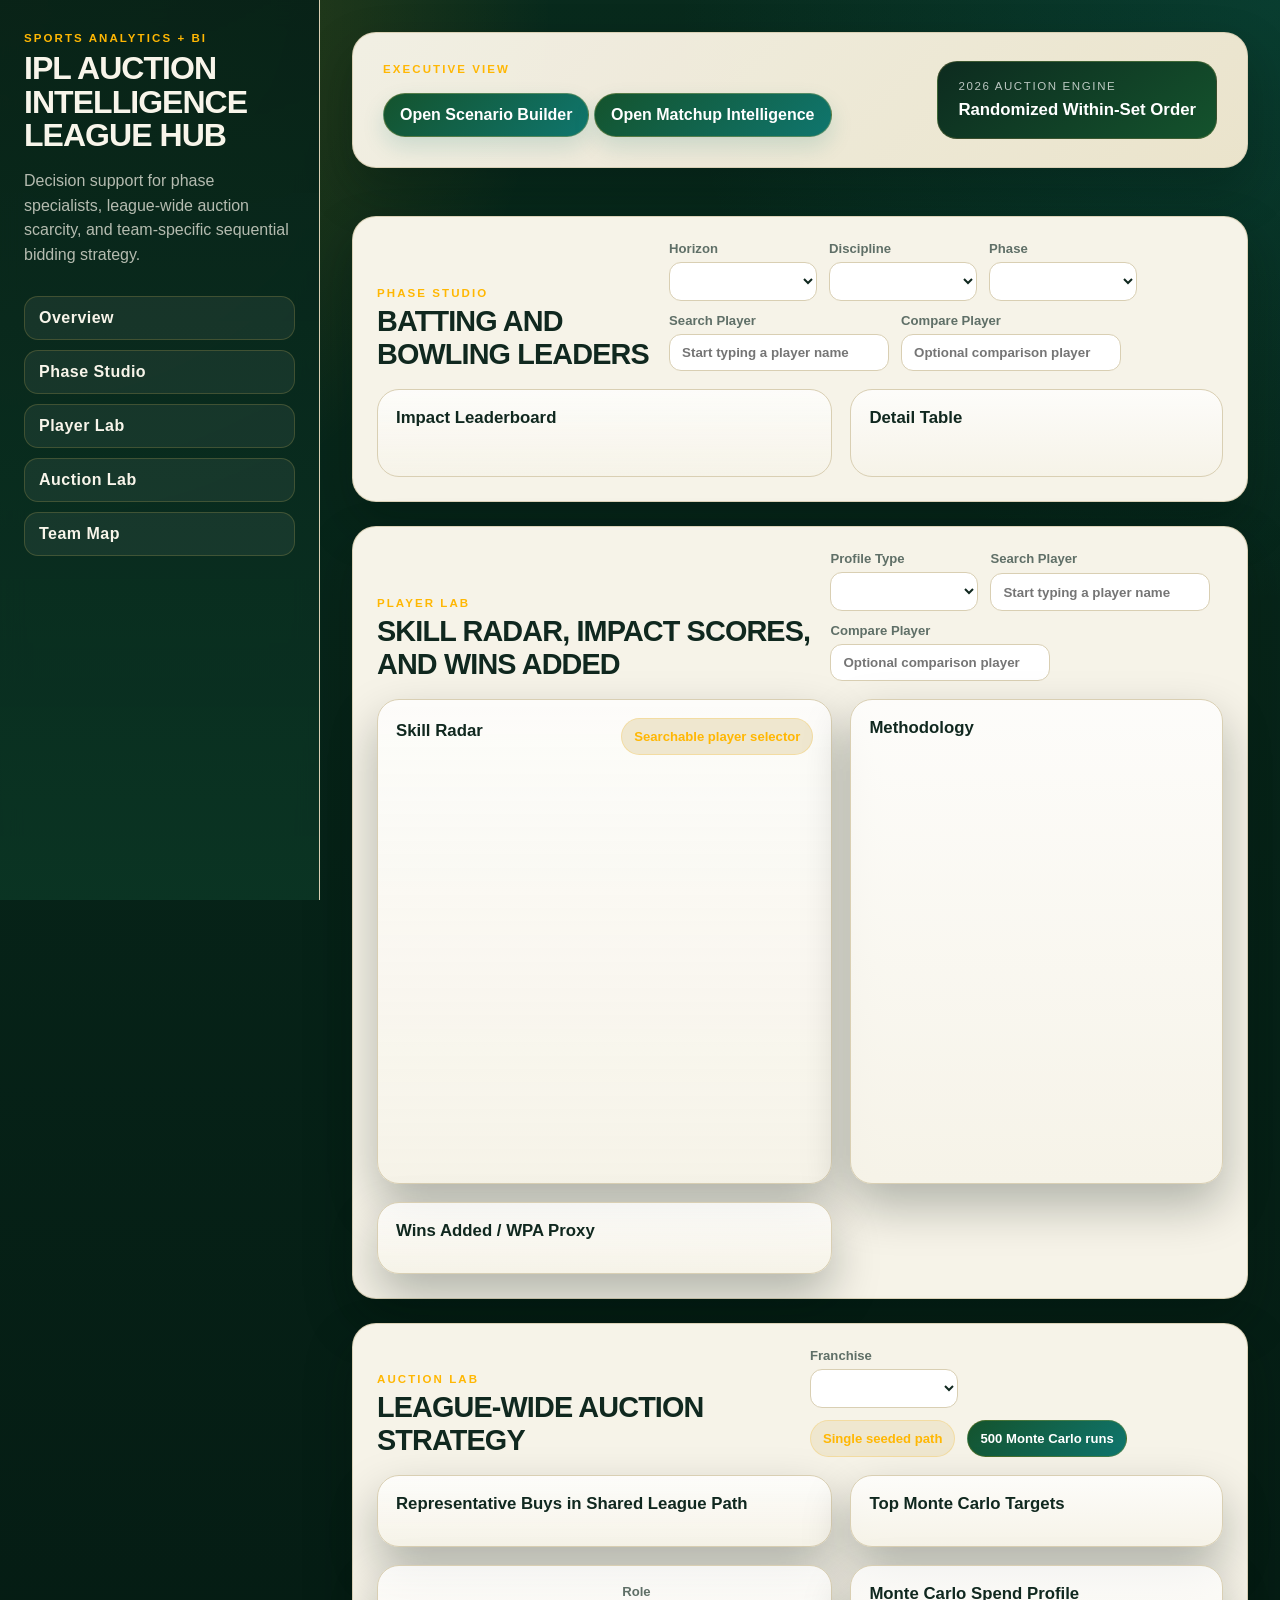
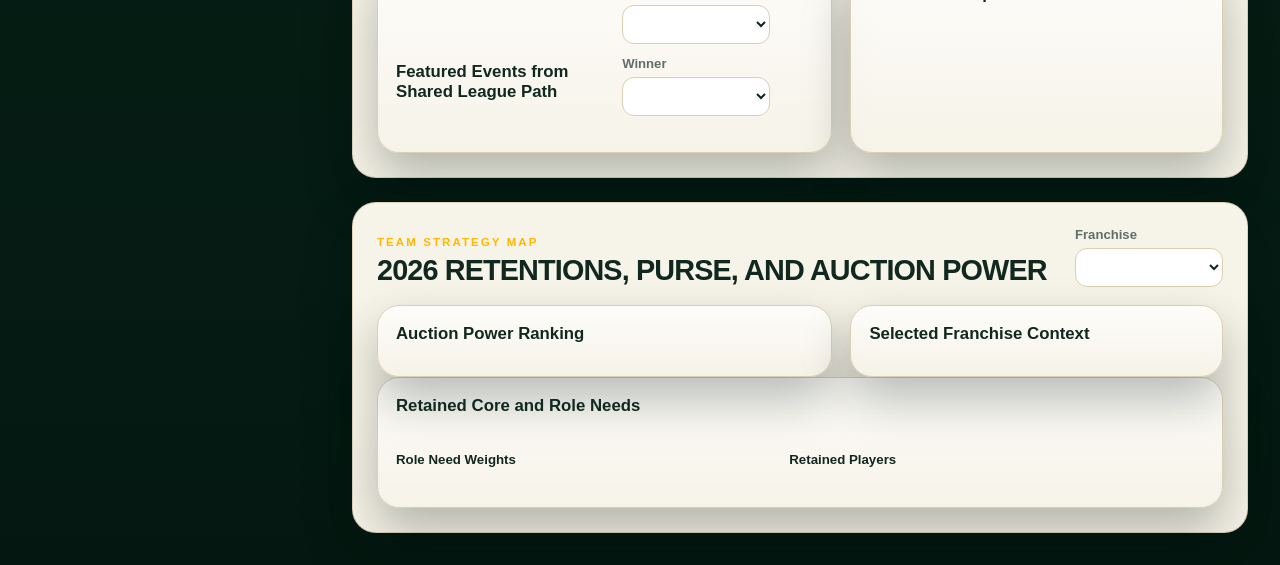
==== Dashboard/index.html @ 8ae458f1 "Initial commit for IPL auction dashboard" ====
<!DOCTYPE html>
<html lang="en">
  <head>
    <meta charset="UTF-8" />
    <meta name="viewport" content="width=device-width, initial-scale=1.0" />
    <title>IPL Auction Intelligence Hub</title>
    <link rel="stylesheet" href="./styles.css?v=ipl-theme-2" />
  </head>
  <body>
    <div class="page-shell">
      <aside class="sidebar">
        <div class="brand-block">
          <p class="eyebrow">Sports Analytics + BI</p>
          <h1>IPL Auction Intelligence League Hub</h1>
          <p class="brand-copy">
            Decision support for phase specialists, league-wide auction scarcity, and team-specific
            sequential bidding strategy.
          </p>
        </div>

        <nav class="nav-links">
          <a href="#overview">Overview</a>
          <a href="#phase-studio">Phase Studio</a>
          <a href="#player-lab">Player Lab</a>
          <a href="#auction-lab">Auction Lab</a>
          <a href="#team-map">Team Map</a>
        </nav>

        <div class="sidebar-note" id="story-panels"></div>
      </aside>

      <main class="main-content">
        <section class="hero-panel" id="overview">
          <div>
            <p class="eyebrow">Executive View</p>
            <h2 id="hero-title"></h2>
            <p class="hero-subtitle" id="hero-subtitle"></p>
            <div class="hero-actions">
              <a class="action-button" href="./scenario_builder.html" target="_blank" rel="noopener noreferrer">
                Open Scenario Builder
              </a>
              <a class="action-button" href="./matchup_intelligence.html" target="_blank" rel="noopener noreferrer">
                Open Matchup Intelligence
              </a>
            </div>
          </div>
          <div class="hero-badge">
            <span>2026 Auction Engine</span>
            <strong>Randomized Within-Set Order</strong>
          </div>
        </section>

        <section class="kpi-grid" id="kpi-grid"></section>

        <section class="panel" id="phase-studio">
          <div class="panel-header">
            <div>
              <p class="eyebrow">Phase Studio</p>
              <h3>Batting and Bowling Leaders</h3>
            </div>
            <div class="control-row">
              <label>
                Horizon
                <select id="phase-horizon"></select>
              </label>
              <label>
                Discipline
                <select id="phase-discipline"></select>
              </label>
              <label>
                Phase
                <select id="phase-phase"></select>
              </label>
              <label>
                Search Player
                <input id="phase-player-search" list="phase-player-options" placeholder="Start typing a player name" />
                <datalist id="phase-player-options"></datalist>
              </label>
              <label>
                Compare Player
                <input id="phase-player-compare" list="phase-player-options" placeholder="Optional comparison player" />
              </label>
            </div>
          </div>
          <div class="phase-layout">
            <div class="chart-panel">
              <h4>Impact Leaderboard</h4>
              <div id="phase-matchup" class="compare-grid"></div>
              <div id="phase-bars" class="bar-chart"></div>
            </div>
            <div class="table-panel">
              <h4>Detail Table</h4>
              <div class="table-wrap">
                <table id="phase-table"></table>
              </div>
            </div>
          </div>
        </section>

        <section class="panel" id="player-lab">
          <div class="panel-header">
            <div>
              <p class="eyebrow">Player Lab</p>
              <h3>Skill Radar, Impact Scores, and Wins Added</h3>
            </div>
            <div class="control-row">
              <label>
                Profile Type
                <select id="player-type"></select>
              </label>
              <label>
                Search Player
                <input id="player-search" list="player-options" placeholder="Start typing a player name" />
                <datalist id="player-options"></datalist>
              </label>
              <label>
                Compare Player
                <input id="player-compare-search" list="player-options" placeholder="Optional comparison player" />
              </label>
            </div>
          </div>

          <div class="player-grid">
            <div class="tile">
              <div class="tile-header">
                <h4>Skill Radar</h4>
                <span class="pill">Searchable player selector</span>
              </div>
              <div class="radar-shell">
                <svg id="player-radar" viewBox="0 0 420 360"></svg>
              </div>
              <div id="player-summary" class="compare-grid"></div>
            </div>

            <div class="tile">
              <h4>Methodology</h4>
              <div id="player-methodology" class="methodology-stack"></div>
            </div>
          </div>

          <div class="player-grid lower">
            <div class="tile">
              <h4>Wins Added / WPA Proxy</h4>
              <div id="wpa-cards" class="metric-stack"></div>
            </div>
          </div>
        </section>

        <section class="panel" id="auction-lab">
          <div class="panel-header">
            <div>
              <p class="eyebrow">Auction Lab</p>
              <h3>League-Wide Auction Strategy</h3>
            </div>
            <div class="control-row">
              <label>
                Franchise
                <select id="auction-team-select"></select>
              </label>
              <div class="pill-row">
                <span class="pill">Single seeded path</span>
                <span class="pill accent">500 Monte Carlo runs</span>
              </div>
            </div>
          </div>

          <div class="auction-grid">
            <div class="tile">
              <h4>Representative Buys in Shared League Path</h4>
              <div class="table-wrap compact">
                <table id="rr-buys-table"></table>
              </div>
            </div>

            <div class="tile">
              <h4>Top Monte Carlo Targets</h4>
              <div id="mc-target-cards" class="metric-stack"></div>
            </div>
          </div>

          <div class="auction-grid lower">
            <div class="tile wide">
              <div class="tile-header">
                <h4>Featured Events from Shared League Path</h4>
                <div class="control-row dense">
                  <label>
                    Role
                    <select id="event-role-filter"></select>
                  </label>
                  <label>
                    Winner
                    <select id="event-team-filter"></select>
                  </label>
                </div>
              </div>
              <div class="table-wrap">
                <table id="events-table"></table>
              </div>
            </div>

            <div class="tile">
              <h4>Monte Carlo Spend Profile</h4>
              <div id="spend-bars" class="bar-chart compact-bars"></div>
            </div>
          </div>
        </section>

        <section class="panel" id="team-map">
          <div class="panel-header">
            <div>
              <p class="eyebrow">Team Strategy Map</p>
              <h3>2026 Retentions, Purse, and Auction Power</h3>
            </div>
            <div class="control-row">
              <label>
                Franchise
                <select id="team-select"></select>
              </label>
            </div>
          </div>

          <div class="team-layout">
            <div class="tile">
              <h4>Auction Power Ranking</h4>
              <div id="team-power-bars" class="bar-chart"></div>
            </div>
            <div class="tile">
              <h4>Selected Franchise Context</h4>
              <div id="team-summary" class="summary-card"></div>
            </div>
          </div>

          <div class="tile">
            <h4>Retained Core and Role Needs</h4>
            <div class="team-bottom">
              <div class="mini-block">
                <h5>Role Need Weights</h5>
                <div id="team-role-needs" class="bar-chart compact-bars"></div>
              </div>
              <div class="mini-block">
                <h5>Retained Players</h5>
                <div id="retained-player-list" class="retained-list"></div>
              </div>
            </div>
          </div>
        </section>
      </main>
    </div>

    <script src="./data/dashboard_data.js?v=ipl-theme-2"></script>
    <script src="./app.js?v=ipl-theme-2"></script>
  </body>
</html>
---- Dashboard/styles.css ----
:root {
  --bg: #061a12;
  --panel: #f6f3e8;
  --panel-strong: #efe7cf;
  --ink: #10281f;
  --muted: #5f6f67;
  --accent: #ffb703;
  --accent-soft: #ffd166;
  --line: #d9cfb3;
  --good: #0d9488;
  --card-shadow: 0 22px 48px rgba(2, 17, 11, 0.28);
  --radius: 24px;
  --display: "Trebuchet MS", "Avenir Next Condensed", "Arial Narrow", sans-serif;
  --ui: "Avenir Next", "Segoe UI", sans-serif;
}

* {
  box-sizing: border-box;
}

html {
  scroll-behavior: smooth;
}

body {
  margin: 0;
  font-family: var(--ui);
  background:
    radial-gradient(circle at top left, rgba(255, 183, 3, 0.22), transparent 22%),
    radial-gradient(circle at top right, rgba(13, 148, 136, 0.18), transparent 24%),
    linear-gradient(180deg, rgba(8, 43, 29, 0.94), rgba(4, 24, 17, 0.98)),
    var(--bg);
  color: var(--ink);
}

.page-shell {
  display: grid;
  grid-template-columns: 320px 1fr;
  min-height: 100vh;
}

.sidebar {
  padding: 32px 24px;
  border-right: 1px solid var(--line);
  background:
    linear-gradient(180deg, rgba(7, 34, 24, 0.97), rgba(11, 53, 36, 0.94)),
    radial-gradient(circle at top, rgba(255, 183, 3, 0.12), transparent 26%);
  backdrop-filter: blur(12px);
  position: sticky;
  top: 0;
  align-self: start;
  height: 100vh;
  color: #f8f5ea;
}

.brand-block h1,
.hero-panel h2,
.panel h3 {
  font-family: var(--display);
  letter-spacing: -0.03em;
  text-transform: uppercase;
}

.brand-block h1 {
  margin: 8px 0 12px;
  font-size: 2rem;
  line-height: 1.05;
}

.eyebrow {
  margin: 0;
  text-transform: uppercase;
  letter-spacing: 0.18em;
  font-size: 0.72rem;
  color: var(--accent);
  font-weight: 700;
}

.brand-copy,
.hero-subtitle,
.sidebar-note p,
.summary-card p {
  color: var(--muted);
  line-height: 1.55;
}

.sidebar .brand-copy,
.sidebar .sidebar-note p {
  color: rgba(248, 245, 234, 0.72);
}

.nav-links {
  display: grid;
  gap: 10px;
  margin: 28px 0;
}

.nav-links a {
  text-decoration: none;
  color: #f8f5ea;
  padding: 12px 14px;
  border-radius: 14px;
  background: rgba(255, 255, 255, 0.06);
  border: 1px solid rgba(255, 209, 102, 0.18);
  font-weight: 700;
  letter-spacing: 0.03em;
}

.nav-links a:hover {
  background: rgba(255, 183, 3, 0.18);
}

.sidebar-note {
  display: grid;
  gap: 12px;
}

.story-card {
  padding: 14px;
  border-radius: 18px;
  background: linear-gradient(145deg, rgba(255,255,255,0.08), rgba(255,183,3,0.08));
  border: 1px solid rgba(255, 209, 102, 0.14);
}

.story-card h4 {
  margin: 0 0 8px;
}

.main-content {
  padding: 32px;
  display: grid;
  gap: 24px;
}

.hero-panel,
.panel,
.tile,
.kpi-card {
  background: var(--panel);
  border: 1px solid rgba(217, 207, 179, 0.9);
  border-radius: var(--radius);
  box-shadow: var(--card-shadow);
}

.hero-panel {
  padding: 28px 30px;
  display: flex;
  justify-content: space-between;
  gap: 20px;
  align-items: center;
  background:
    linear-gradient(135deg, rgba(246,243,232,0.98), rgba(239,231,207,0.98)),
    radial-gradient(circle at right top, rgba(255,183,3,0.10), transparent 28%);
}

.hero-panel h2 {
  margin: 8px 0 10px;
  font-size: clamp(2rem, 4vw, 3.4rem);
}

.hero-badge {
  min-width: 220px;
  padding: 18px 20px;
  border-radius: 20px;
  background: linear-gradient(145deg, #0d2b1f, #14532d);
  color: white;
  display: grid;
  gap: 8px;
  border: 1px solid rgba(255, 209, 102, 0.18);
}

.hero-badge span {
  text-transform: uppercase;
  letter-spacing: 0.14em;
  font-size: 0.72rem;
  opacity: 0.72;
}

.hero-badge strong {
  font-size: 1.05rem;
}

.hero-actions {
  margin-top: 18px;
}

.action-button {
  display: inline-flex;
  align-items: center;
  gap: 8px;
  padding: 12px 16px;
  border-radius: 999px;
  background: linear-gradient(135deg, #14532d, #0f766e);
  color: white;
  text-decoration: none;
  font-weight: 700;
  border: 1px solid rgba(255, 209, 102, 0.28);
  transition: transform 160ms ease, box-shadow 160ms ease, background 160ms ease;
  box-shadow: 0 10px 22px rgba(15, 118, 110, 0.16);
}

.action-button:hover {
  transform: translateY(-1px);
  box-shadow: 0 12px 28px rgba(15, 118, 110, 0.24);
  background: linear-gradient(135deg, #0f766e, #14532d);
}

.kpi-grid {
  display: grid;
  grid-template-columns: repeat(5, minmax(0, 1fr));
  gap: 16px;
}

.kpi-card {
  padding: 20px;
  position: relative;
  overflow: hidden;
}

.kpi-card::after {
  content: "";
  position: absolute;
  inset: auto -20px -30px auto;
  width: 110px;
  height: 110px;
  background: radial-gradient(circle, rgba(255, 183, 3, 0.14), transparent 66%);
  pointer-events: none;
}

.kpi-card h4 {
  margin: 0 0 8px;
  color: var(--muted);
  font-size: 0.88rem;
  font-weight: 600;
}

.kpi-card strong {
  display: block;
  font-size: 1.8rem;
  font-family: var(--display);
}

.panel {
  padding: 24px;
}

.panel-header,
.tile-header {
  display: flex;
  justify-content: space-between;
  gap: 16px;
  align-items: end;
  margin-bottom: 18px;
}

.panel h3 {
  margin: 6px 0 0;
  font-size: 1.8rem;
}

.control-row,
.pill-row {
  display: flex;
  flex-wrap: wrap;
  gap: 12px;
}

label {
  display: grid;
  gap: 6px;
  font-size: 0.82rem;
  color: var(--muted);
  font-weight: 700;
}

select {
  min-width: 148px;
  padding: 10px 12px;
  border-radius: 12px;
  border: 1px solid var(--line);
  background: white;
  color: var(--ink);
  font-weight: 600;
}

.pill {
  padding: 10px 12px;
  border-radius: 999px;
  background: var(--panel-strong);
  color: var(--accent);
  font-weight: 700;
  font-size: 0.82rem;
  border: 1px solid rgba(255, 183, 3, 0.22);
}

.pill.accent {
  background: linear-gradient(135deg, #14532d, #0f766e);
  color: white;
}

.phase-layout,
.player-grid,
.team-layout,
.auction-grid {
  display: grid;
  grid-template-columns: 1.1fr 0.9fr;
  gap: 18px;
}

.auction-grid.lower {
  margin-top: 18px;
}

.player-grid.lower {
  margin-top: 18px;
}

.tile,
.chart-panel,
.table-panel {
  padding: 18px;
  border-radius: 22px;
  background:
    linear-gradient(180deg, rgba(255,255,255,0.78), rgba(246,243,232,0.92));
  border: 1px solid var(--line);
}

.tile h4,
.chart-panel h4,
.table-panel h4 {
  margin: 0 0 14px;
  font-size: 1.05rem;
}

.wide {
  grid-column: span 1;
}

.bar-chart {
  display: grid;
  gap: 10px;
}

.bar-row {
  display: grid;
  grid-template-columns: 160px 1fr 72px;
  gap: 12px;
  align-items: center;
}

.bar-row.compact {
  grid-template-columns: 110px 1fr 60px;
}

.bar-label {
  font-weight: 700;
  white-space: nowrap;
  overflow: hidden;
  text-overflow: ellipsis;
}

.bar-track {
  height: 14px;
  border-radius: 999px;
  background: #e5dcc1;
  overflow: hidden;
}

.bar-fill {
  height: 100%;
  border-radius: inherit;
  background: linear-gradient(90deg, #ffd166, #ffb703);
}

.bar-fill.alt {
  background: linear-gradient(90deg, #2dd4bf, #0f766e);
}

.bar-value {
  text-align: right;
  color: var(--muted);
  font-variant-numeric: tabular-nums;
}

.compact-bars .bar-track {
  height: 12px;
}

.table-wrap {
  overflow: auto;
  max-height: 470px;
}

.table-wrap.compact {
  max-height: 320px;
}

table {
  width: 100%;
  border-collapse: collapse;
  font-size: 0.92rem;
}

th,
td {
  padding: 10px 12px;
  border-bottom: 1px solid var(--line);
  text-align: left;
}

th {
  position: sticky;
  top: 0;
  background: rgba(239, 231, 207, 0.98);
  z-index: 1;
  font-size: 0.78rem;
  text-transform: uppercase;
  letter-spacing: 0.08em;
  color: #2d473a;
}

.metric-stack {
  display: grid;
  gap: 12px;
}

.metric-card {
  padding: 16px;
  border-radius: 18px;
  background: linear-gradient(145deg, rgba(13,43,31,0.96), rgba(20,83,45,0.94));
  color: white;
  border: 1px solid rgba(255, 209, 102, 0.14);
}

.metric-card h5 {
  margin: 0 0 8px;
  font-size: 1rem;
}

.metric-card strong {
  display: block;
  font-size: 1.65rem;
  margin-bottom: 8px;
  font-family: var(--display);
}

.metric-card p {
  margin: 0;
  color: rgba(255,255,255,0.78);
}

.summary-card {
  display: grid;
  gap: 10px;
}

.compare-grid {
  display: grid;
  grid-template-columns: repeat(auto-fit, minmax(220px, 1fr));
  gap: 12px;
  margin-bottom: 16px;
}

.compare-card {
  padding: 14px;
  border-radius: 18px;
  background: linear-gradient(180deg, rgba(255,255,255,0.96), rgba(239,231,207,0.88));
  border: 1px solid var(--line);
}

.compare-card h5 {
  margin: 0 0 10px;
  font-size: 1rem;
}

.methodology-stack {
  display: grid;
  gap: 14px;
}

.method-card {
  padding: 16px;
  border-radius: 18px;
  background: linear-gradient(180deg, rgba(239,231,207,0.88), rgba(255,255,255,0.94));
  border: 1px solid var(--line);
}

.method-card h5 {
  margin: 0 0 8px;
  font-size: 1rem;
}

.method-card p {
  margin: 0;
  color: var(--muted);
  line-height: 1.55;
}

.radar-shell {
  display: grid;
  place-items: center;
  margin-bottom: 18px;
}

#player-radar {
  width: 100%;
  max-width: 420px;
  min-height: 320px;
}

.radar-grid-line {
  fill: none;
  stroke: #d9cfb3;
  stroke-width: 1;
}

.radar-axis-line {
  stroke: #c9bd98;
  stroke-width: 1;
}

.radar-axis-label {
  fill: var(--muted);
  font-size: 12px;
  font-weight: 700;
  text-anchor: middle;
}

.radar-shape {
  fill: rgba(255, 183, 3, 0.24);
  stroke: var(--accent);
  stroke-width: 3;
}

.radar-shape.compare {
  fill: rgba(13, 148, 136, 0.18);
  stroke: var(--good);
}

.radar-dot {
  fill: var(--accent);
}

.radar-dot.compare {
  fill: var(--good);
}

.summary-line {
  display: flex;
  justify-content: space-between;
  gap: 14px;
  padding-bottom: 8px;
  border-bottom: 1px dashed var(--line);
}

.summary-line span:first-child {
  color: var(--muted);
}

.team-bottom {
  display: grid;
  grid-template-columns: 0.95fr 1.05fr;
  gap: 18px;
}

.retained-list {
  display: flex;
  flex-wrap: wrap;
  gap: 10px;
}

input[list] {
  min-width: 220px;
  padding: 10px 12px;
  border-radius: 12px;
  border: 1px solid var(--line);
  background: white;
  color: var(--ink);
  font-weight: 600;
}

.retained-chip {
  padding: 10px 12px;
  border-radius: 999px;
  background: linear-gradient(135deg, #fff7e8, #efe7cf);
  border: 1px solid var(--line);
  font-size: 0.88rem;
  font-weight: 700;
}

.muted {
  color: var(--muted);
}

.replay-shell {
  max-width: 1400px;
  margin: 0 auto;
  padding: 28px;
  display: grid;
  gap: 24px;
}

.replay-header,
.replay-panel,
.replay-card {
  background: var(--panel);
  border: 1px solid rgba(232, 220, 196, 0.9);
  border-radius: var(--radius);
  box-shadow: var(--card-shadow);
}

.replay-header {
  padding: 28px 30px;
  display: flex;
  justify-content: space-between;
  gap: 20px;
  align-items: start;
}

.replay-header h1,
.replay-panel h3 {
  font-family: var(--display);
  letter-spacing: -0.02em;
}

.replay-header h1 {
  margin: 8px 0 10px;
  font-size: clamp(2rem, 4vw, 3.1rem);
}

.replay-header p {
  margin: 0;
  color: var(--muted);
  line-height: 1.6;
  max-width: 760px;
}

.replay-badge {
  min-width: 220px;
  padding: 18px 20px;
  border-radius: 20px;
  background: linear-gradient(145deg, #14532d, #ffb703);
  color: white;
  display: grid;
  gap: 8px;
}

.replay-panel {
  padding: 24px;
}

.replay-grid {
  display: grid;
  grid-template-columns: 1.15fr 0.85fr;
  gap: 18px;
}

.replay-grid.lower {
  grid-template-columns: 0.9fr 1.1fr;
}

.replay-card-grid {
  display: grid;
  grid-template-columns: repeat(4, minmax(0, 1fr));
  gap: 14px;
  margin-top: 18px;
}

.replay-card {
  padding: 18px;
}

.replay-card h4,
.replay-card p {
  margin: 0;
}

.replay-card h4 {
  font-size: 0.84rem;
  color: var(--muted);
  margin-bottom: 10px;
  text-transform: uppercase;
  letter-spacing: 0.08em;
}

.replay-card strong {
  display: block;
  font-size: 1.5rem;
  font-family: var(--display);
  margin-bottom: 6px;
}

.replay-slider-wrap {
  display: grid;
  gap: 8px;
  margin-top: 14px;
}

.replay-slider-meta {
  display: flex;
  justify-content: space-between;
  gap: 12px;
  color: var(--muted);
  font-size: 0.88rem;
  font-weight: 600;
}

.replay-slider {
  width: 100%;
  accent-color: var(--accent);
}

.replay-stage {
  display: grid;
  gap: 16px;
}

.replay-highlight {
  padding: 20px;
  border-radius: 22px;
  background: linear-gradient(135deg, rgba(20,83,45,0.08), rgba(255,183,3,0.12));
  border: 1px solid var(--line);
}

.replay-highlight h3 {
  margin: 8px 0 10px;
  font-size: 1.9rem;
}

.replay-meta-grid {
  display: grid;
  grid-template-columns: repeat(2, minmax(0, 1fr));
  gap: 12px;
}

.replay-meta-grid .summary-line {
  background: rgba(255,255,255,0.7);
  border-radius: 14px;
  padding: 12px 14px;
}

.mini-note {
  color: var(--muted);
  font-size: 0.9rem;
  line-height: 1.6;
}

.replay-timeline {
  display: grid;
  gap: 10px;
  max-height: 540px;
  overflow: auto;
}

.timeline-row {
  padding: 14px 16px;
  border-radius: 16px;
  border: 1px solid var(--line);
  background: rgba(255,255,255,0.82);
}

.timeline-row.active {
  background: linear-gradient(135deg, rgba(255,183,3,0.24), rgba(20,83,45,0.10));
  border-color: rgba(20, 83, 45, 0.35);
}

.timeline-row strong {
  display: block;
  margin-bottom: 4px;
}

.timeline-row span {
  color: var(--muted);
  font-size: 0.88rem;
}

.purse-grid {
  display: grid;
  gap: 12px;
}

.purse-row {
  display: grid;
  grid-template-columns: 64px 1fr auto;
  align-items: center;
  gap: 12px;
}

.purse-code {
  font-weight: 800;
}

.purse-track {
  height: 12px;
  border-radius: 999px;
  background: rgba(20, 33, 61, 0.08);
  overflow: hidden;
}

.purse-fill {
  height: 100%;
  border-radius: 999px;
  background: linear-gradient(90deg, #14532d, #ffb703);
}

.replay-empty {
  color: var(--muted);
}

.tool-grid {
  display: grid;
  grid-template-columns: 1fr 1fr;
  gap: 18px;
}

.tool-grid.wide-left {
  grid-template-columns: 1.15fr 0.85fr;
}

.tool-controls,
.slider-stack,
.insight-stack {
  display: grid;
  gap: 14px;
}

.slider-stack label,
.tool-controls label {
  gap: 8px;
}

textarea {
  width: 100%;
  min-height: 120px;
  padding: 12px 14px;
  border-radius: 14px;
  border: 1px solid var(--line);
  background: white;
  color: var(--ink);
  font: inherit;
  line-height: 1.5;
}

input[type="number"],
input[type="range"] {
  width: 100%;
}

.weight-row {
  display: grid;
  grid-template-columns: 160px 1fr 56px;
  gap: 12px;
  align-items: center;
}

.pill-row.wrap {
  flex-wrap: wrap;
}

.insight-card {
  padding: 16px;
  border-radius: 18px;
  border: 1px solid var(--line);
  background: linear-gradient(180deg, rgba(255,255,255,0.96), rgba(239,231,207,0.88));
}

.insight-card h5 {
  margin: 0 0 10px;
  font-size: 1rem;
}

.insight-card p,
.insight-card ul {
  margin: 0;
  color: var(--muted);
  line-height: 1.55;
}

.insight-card ul {
  padding-left: 18px;
}

.insight-card li + li {
  margin-top: 6px;
}

.dual-chart {
  display: grid;
  grid-template-columns: 1fr 1fr;
  gap: 18px;
}

@media (max-width: 1200px) {
  .page-shell {
    grid-template-columns: 1fr;
  }

  .sidebar {
    position: relative;
    height: auto;
    border-right: 0;
    border-bottom: 1px solid var(--line);
  }

  .kpi-grid {
    grid-template-columns: repeat(2, minmax(0, 1fr));
  }
}

@media (max-width: 860px) {
  .main-content {
    padding: 18px;
  }

  .hero-panel,
  .panel-header,
  .tile-header,
  .phase-layout,
  .team-layout,
  .auction-grid,
  .team-bottom {
    grid-template-columns: 1fr;
    display: grid;
  }

  .hero-panel {
    padding: 22px;
  }

  .kpi-grid {
    grid-template-columns: 1fr;
  }

  .bar-row,
  .bar-row.compact {
    grid-template-columns: 110px 1fr 56px;
  }
}

@media (max-width: 1100px) {
  .replay-grid,
  .replay-grid.lower,
  .replay-card-grid,
  .tool-grid,
  .tool-grid.wide-left,
  .dual-chart {
    grid-template-columns: 1fr;
  }
}
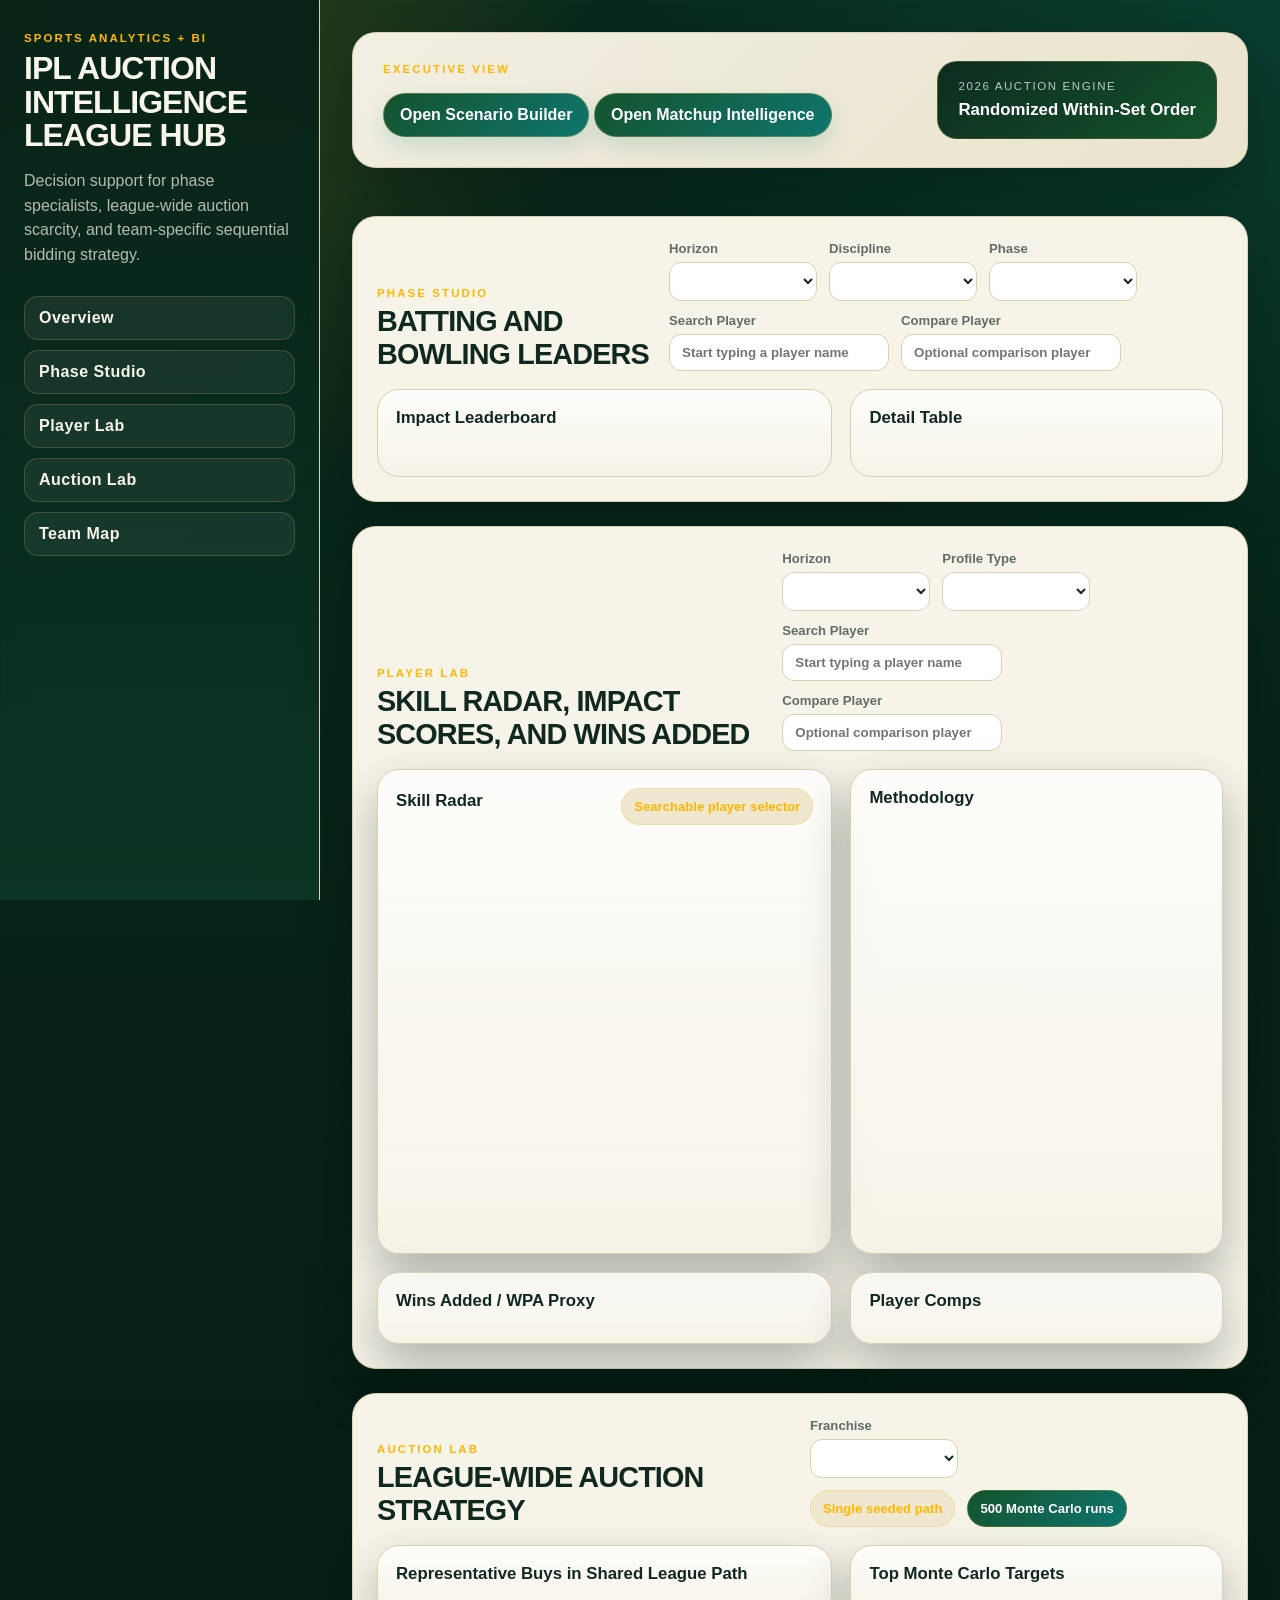
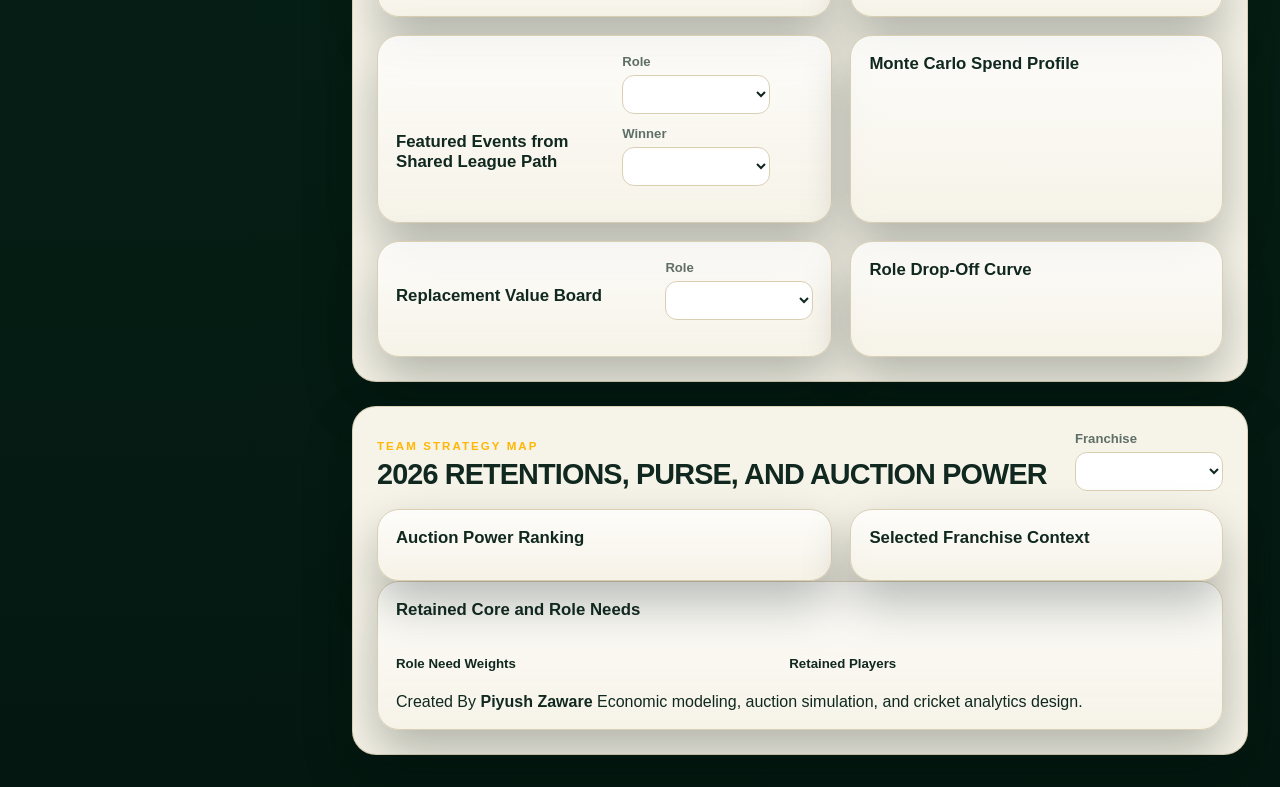
==== commit ef589152: "Add player lab horizon filter" ====
--- a/Dashboard/index.html
+++ b/Dashboard/index.html
@@ -4,7 +4,7 @@
     <meta charset="UTF-8" />
     <meta name="viewport" content="width=device-width, initial-scale=1.0" />
     <title>IPL Auction Intelligence Hub</title>
-    <link rel="stylesheet" href="./styles.css?v=ipl-theme-2" />
+    <link rel="stylesheet" href="./styles.css?v=ipl-theme-4" />
   </head>
   <body>
     <div class="page-shell">
@@ -105,6 +105,10 @@
             </div>
             <div class="control-row">
               <label>
+                Horizon
+                <select id="player-horizon"></select>
+              </label>
+              <label>
                 Profile Type
                 <select id="player-type"></select>
               </label>
@@ -142,6 +146,10 @@
             <div class="tile">
               <h4>Wins Added / WPA Proxy</h4>
               <div id="wpa-cards" class="metric-stack"></div>
+            </div>
+            <div class="tile">
+              <h4>Player Comps</h4>
+              <div id="player-comps" class="metric-stack"></div>
             </div>
           </div>
         </section>
@@ -198,9 +206,32 @@
               </div>
             </div>
 
-            <div class="tile">
+              <div class="tile">
               <h4>Monte Carlo Spend Profile</h4>
               <div id="spend-bars" class="bar-chart compact-bars"></div>
+            </div>
+          </div>
+
+          <div class="auction-grid lower">
+            <div class="tile wide">
+              <div class="tile-header">
+                <h4>Replacement Value Board</h4>
+                <div class="control-row dense">
+                  <label>
+                    Role
+                    <select id="role-market-select"></select>
+                  </label>
+                </div>
+              </div>
+              <div class="table-wrap">
+                <table id="role-market-table"></table>
+              </div>
+            </div>
+
+            <div class="tile">
+              <h4>Role Drop-Off Curve</h4>
+              <div id="role-dropoff-bars" class="bar-chart compact-bars"></div>
+              <div id="role-market-note" class="muted"></div>
             </div>
           </div>
         </section>
@@ -242,12 +273,17 @@
                 <div id="retained-player-list" class="retained-list"></div>
               </div>
             </div>
+            <div class="dashboard-credit">
+              <span class="dashboard-credit-label">Created By</span>
+              <strong>Piyush Zaware</strong>
+              <span class="dashboard-credit-copy">Economic modeling, auction simulation, and cricket analytics design.</span>
+            </div>
           </div>
         </section>
       </main>
     </div>
 
-    <script src="./data/dashboard_data.js?v=ipl-theme-2"></script>
-    <script src="./app.js?v=ipl-theme-2"></script>
+    <script src="./data/dashboard_data.js?v=ipl-theme-4"></script>
+    <script src="./app.js?v=ipl-theme-4"></script>
   </body>
 </html>
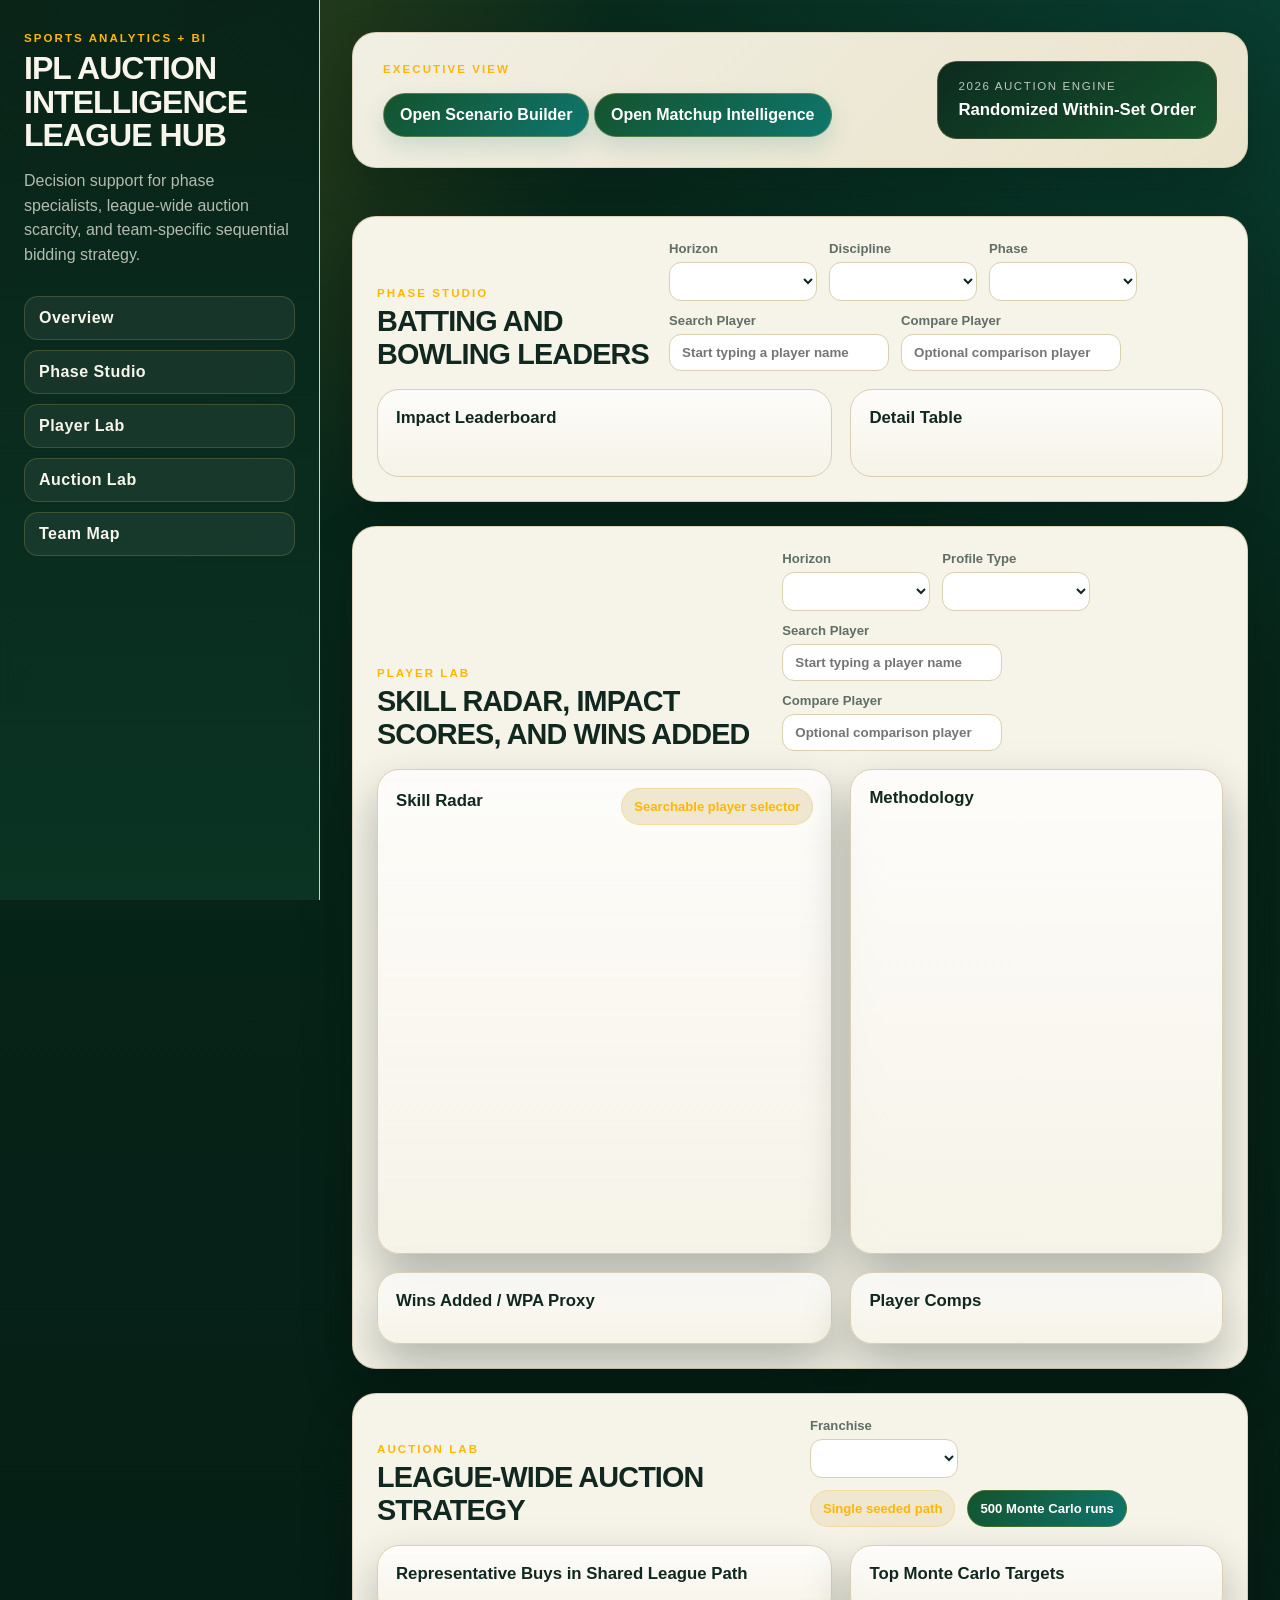
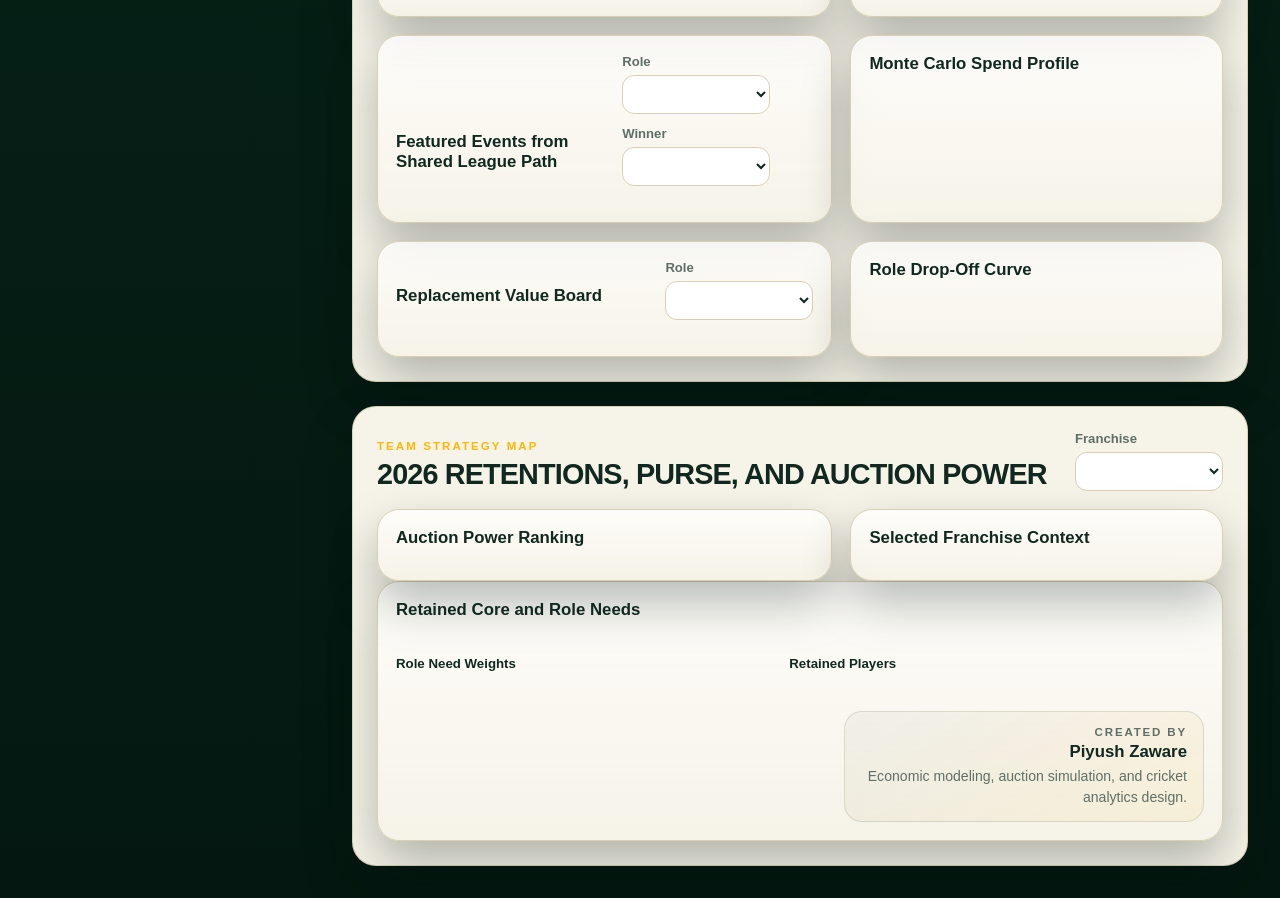
==== commit a41f6830: "Highlight player names in comps" ====
--- a/Dashboard/index.html
+++ b/Dashboard/index.html
@@ -4,7 +4,7 @@
     <meta charset="UTF-8" />
     <meta name="viewport" content="width=device-width, initial-scale=1.0" />
     <title>IPL Auction Intelligence Hub</title>
-    <link rel="stylesheet" href="./styles.css?v=ipl-theme-4" />
+    <link rel="stylesheet" href="./styles.css?v=ipl-theme-6" />
   </head>
   <body>
     <div class="page-shell">
@@ -283,7 +283,7 @@
       </main>
     </div>
 
-    <script src="./data/dashboard_data.js?v=ipl-theme-4"></script>
-    <script src="./app.js?v=ipl-theme-4"></script>
+    <script src="./data/dashboard_data.js?v=ipl-theme-6"></script>
+    <script src="./app.js?v=ipl-theme-6"></script>
   </body>
 </html>
--- a/Dashboard/styles.css
+++ b/Dashboard/styles.css
@@ -557,10 +557,68 @@
   color: var(--muted);
 }
 
+.comp-player-name {
+  display: inline-block;
+  margin-bottom: 4px;
+  color: #f8f5ea;
+  background: linear-gradient(135deg, #14532d, #0f766e);
+  border: 1px solid rgba(255, 209, 102, 0.3);
+  border-radius: 999px;
+  padding: 4px 10px;
+  font-size: 0.82rem;
+  font-weight: 800;
+  letter-spacing: 0.02em;
+}
+
+.replacement-note {
+  display: inline-block;
+  margin-top: 4px;
+  padding: 3px 8px;
+  border-radius: 999px;
+  background: rgba(255, 209, 102, 0.88);
+  color: #10281f;
+  font-size: 0.72rem;
+  font-weight: 700;
+  letter-spacing: 0.01em;
+}
+
 .team-bottom {
   display: grid;
   grid-template-columns: 0.95fr 1.05fr;
   gap: 18px;
+}
+
+.dashboard-credit {
+  margin-top: 18px;
+  margin-left: auto;
+  max-width: 360px;
+  padding: 14px 16px;
+  border-radius: 18px;
+  border: 1px solid rgba(16, 40, 31, 0.12);
+  background: linear-gradient(145deg, rgba(16, 40, 31, 0.04), rgba(255, 183, 3, 0.08));
+  display: grid;
+  gap: 4px;
+  text-align: right;
+}
+
+.dashboard-credit-label {
+  color: var(--muted);
+  font-size: 0.72rem;
+  font-weight: 700;
+  letter-spacing: 0.16em;
+  text-transform: uppercase;
+}
+
+.dashboard-credit strong {
+  color: var(--ink);
+  font-family: var(--display);
+  font-size: 1.05rem;
+}
+
+.dashboard-credit-copy {
+  color: var(--muted);
+  font-size: 0.88rem;
+  line-height: 1.45;
 }
 
 .retained-list {
@@ -935,6 +993,12 @@
   .bar-row.compact {
     grid-template-columns: 110px 1fr 56px;
   }
+
+  .dashboard-credit {
+    margin-left: 0;
+    max-width: none;
+    text-align: left;
+  }
 }
 
 @media (max-width: 1100px) {
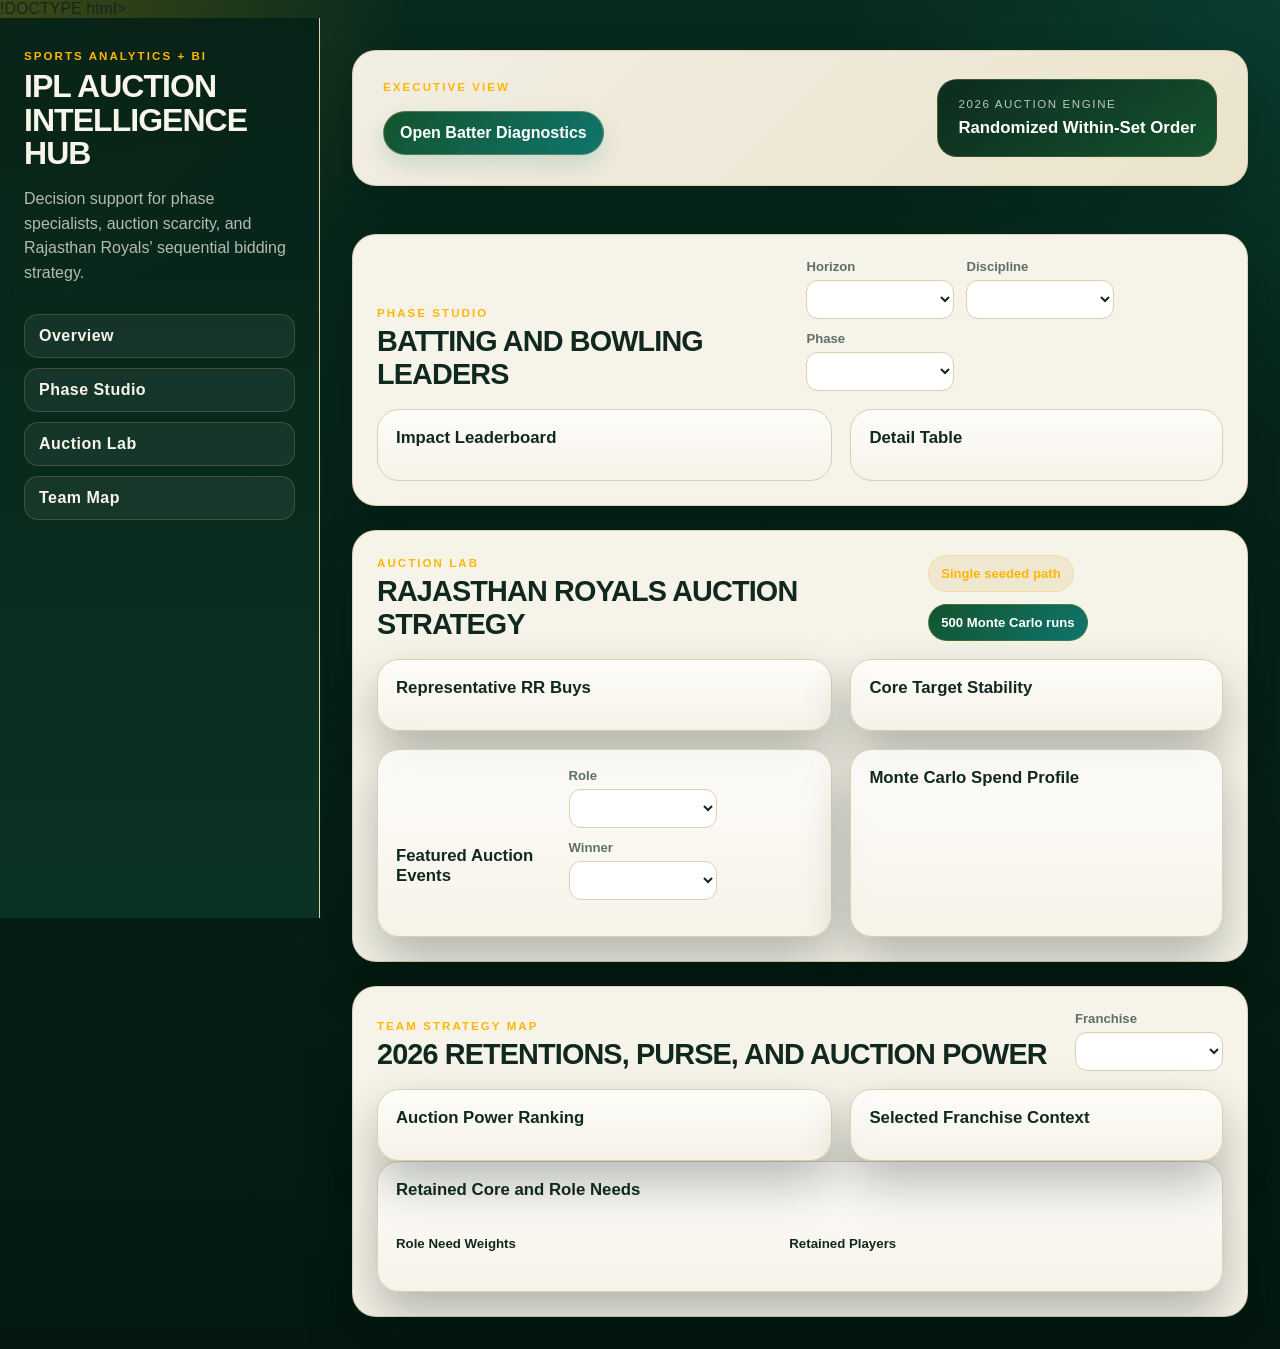
==== commit ecf1c2f2: "Link batter diagnostics from dashboard" ====
--- a/Dashboard/index.html
+++ b/Dashboard/index.html
@@ -1,19 +1,19 @@
-<!DOCTYPE html>
+!DOCTYPE html>
 <html lang="en">
   <head>
     <meta charset="UTF-8" />
     <meta name="viewport" content="width=device-width, initial-scale=1.0" />
     <title>IPL Auction Intelligence Hub</title>
-    <link rel="stylesheet" href="./styles.css?v=ipl-theme-6" />
+    <link rel="stylesheet" href="./styles.css" />
   </head>
   <body>
     <div class="page-shell">
       <aside class="sidebar">
         <div class="brand-block">
           <p class="eyebrow">Sports Analytics + BI</p>
-          <h1>IPL Auction Intelligence League Hub</h1>
+          <h1>IPL Auction Intelligence Hub</h1>
           <p class="brand-copy">
-            Decision support for phase specialists, league-wide auction scarcity, and team-specific
+            Decision support for phase specialists, auction scarcity, and Rajasthan Royals'
             sequential bidding strategy.
           </p>
         </div>
@@ -21,7 +21,6 @@
         <nav class="nav-links">
           <a href="#overview">Overview</a>
           <a href="#phase-studio">Phase Studio</a>
-          <a href="#player-lab">Player Lab</a>
           <a href="#auction-lab">Auction Lab</a>
           <a href="#team-map">Team Map</a>
         </nav>
@@ -36,11 +35,8 @@
             <h2 id="hero-title"></h2>
             <p class="hero-subtitle" id="hero-subtitle"></p>
             <div class="hero-actions">
-              <a class="action-button" href="./scenario_builder.html" target="_blank" rel="noopener noreferrer">
-                Open Scenario Builder
-              </a>
-              <a class="action-button" href="./matchup_intelligence.html" target="_blank" rel="noopener noreferrer">
-                Open Matchup Intelligence
+              <a class="action-button" href="./batter_diagnostics.html" target="_blank" rel="noopener noreferrer">
+                Open Batter Diagnostics
               </a>
             </div>
           </div>
@@ -71,21 +67,11 @@
                 Phase
                 <select id="phase-phase"></select>
               </label>
-              <label>
-                Search Player
-                <input id="phase-player-search" list="phase-player-options" placeholder="Start typing a player name" />
-                <datalist id="phase-player-options"></datalist>
-              </label>
-              <label>
-                Compare Player
-                <input id="phase-player-compare" list="phase-player-options" placeholder="Optional comparison player" />
-              </label>
             </div>
           </div>
           <div class="phase-layout">
             <div class="chart-panel">
               <h4>Impact Leaderboard</h4>
-              <div id="phase-matchup" class="compare-grid"></div>
               <div id="phase-bars" class="bar-chart"></div>
             </div>
             <div class="table-panel">
@@ -97,91 +83,28 @@
           </div>
         </section>
 
-        <section class="panel" id="player-lab">
-          <div class="panel-header">
-            <div>
-              <p class="eyebrow">Player Lab</p>
-              <h3>Skill Radar, Impact Scores, and Wins Added</h3>
-            </div>
-            <div class="control-row">
-              <label>
-                Horizon
-                <select id="player-horizon"></select>
-              </label>
-              <label>
-                Profile Type
-                <select id="player-type"></select>
-              </label>
-              <label>
-                Search Player
-                <input id="player-search" list="player-options" placeholder="Start typing a player name" />
-                <datalist id="player-options"></datalist>
-              </label>
-              <label>
-                Compare Player
-                <input id="player-compare-search" list="player-options" placeholder="Optional comparison player" />
-              </label>
-            </div>
-          </div>
-
-          <div class="player-grid">
-            <div class="tile">
-              <div class="tile-header">
-                <h4>Skill Radar</h4>
-                <span class="pill">Searchable player selector</span>
-              </div>
-              <div class="radar-shell">
-                <svg id="player-radar" viewBox="0 0 420 360"></svg>
-              </div>
-              <div id="player-summary" class="compare-grid"></div>
-            </div>
-
-            <div class="tile">
-              <h4>Methodology</h4>
-              <div id="player-methodology" class="methodology-stack"></div>
-            </div>
-          </div>
-
-          <div class="player-grid lower">
-            <div class="tile">
-              <h4>Wins Added / WPA Proxy</h4>
-              <div id="wpa-cards" class="metric-stack"></div>
-            </div>
-            <div class="tile">
-              <h4>Player Comps</h4>
-              <div id="player-comps" class="metric-stack"></div>
-            </div>
-          </div>
-        </section>
-
         <section class="panel" id="auction-lab">
           <div class="panel-header">
             <div>
               <p class="eyebrow">Auction Lab</p>
-              <h3>League-Wide Auction Strategy</h3>
+              <h3>Rajasthan Royals Auction Strategy</h3>
             </div>
-            <div class="control-row">
-              <label>
-                Franchise
-                <select id="auction-team-select"></select>
-              </label>
-              <div class="pill-row">
-                <span class="pill">Single seeded path</span>
-                <span class="pill accent">500 Monte Carlo runs</span>
-              </div>
+            <div class="pill-row">
+              <span class="pill">Single seeded path</span>
+              <span class="pill accent">500 Monte Carlo runs</span>
             </div>
           </div>
 
           <div class="auction-grid">
             <div class="tile">
-              <h4>Representative Buys in Shared League Path</h4>
+              <h4>Representative RR Buys</h4>
               <div class="table-wrap compact">
                 <table id="rr-buys-table"></table>
               </div>
             </div>
 
             <div class="tile">
-              <h4>Top Monte Carlo Targets</h4>
+              <h4>Core Target Stability</h4>
               <div id="mc-target-cards" class="metric-stack"></div>
             </div>
           </div>
@@ -189,7 +112,7 @@
           <div class="auction-grid lower">
             <div class="tile wide">
               <div class="tile-header">
-                <h4>Featured Events from Shared League Path</h4>
+                <h4>Featured Auction Events</h4>
                 <div class="control-row dense">
                   <label>
                     Role
@@ -206,32 +129,9 @@
               </div>
             </div>
 
-              <div class="tile">
+            <div class="tile">
               <h4>Monte Carlo Spend Profile</h4>
               <div id="spend-bars" class="bar-chart compact-bars"></div>
-            </div>
-          </div>
-
-          <div class="auction-grid lower">
-            <div class="tile wide">
-              <div class="tile-header">
-                <h4>Replacement Value Board</h4>
-                <div class="control-row dense">
-                  <label>
-                    Role
-                    <select id="role-market-select"></select>
-                  </label>
-                </div>
-              </div>
-              <div class="table-wrap">
-                <table id="role-market-table"></table>
-              </div>
-            </div>
-
-            <div class="tile">
-              <h4>Role Drop-Off Curve</h4>
-              <div id="role-dropoff-bars" class="bar-chart compact-bars"></div>
-              <div id="role-market-note" class="muted"></div>
             </div>
           </div>
         </section>
@@ -273,17 +173,12 @@
                 <div id="retained-player-list" class="retained-list"></div>
               </div>
             </div>
-            <div class="dashboard-credit">
-              <span class="dashboard-credit-label">Created By</span>
-              <strong>Piyush Zaware</strong>
-              <span class="dashboard-credit-copy">Economic modeling, auction simulation, and cricket analytics design.</span>
-            </div>
           </div>
         </section>
       </main>
     </div>
 
-    <script src="./data/dashboard_data.js?v=ipl-theme-6"></script>
-    <script src="./app.js?v=ipl-theme-6"></script>
+    <script src="./data/dashboard_data.js"></script>
+    <script src="./app.js"></script>
   </body>
 </html>
--- a/Dashboard/styles.css
+++ b/Dashboard/styles.css
@@ -182,6 +182,9 @@
 
 .hero-actions {
   margin-top: 18px;
+  display: flex;
+  flex-wrap: wrap;
+  gap: 12px;
 }
 
 .action-button {
@@ -199,6 +202,12 @@
   box-shadow: 0 10px 22px rgba(15, 118, 110, 0.16);
 }
 
+.button-only {
+  border: 0;
+  cursor: pointer;
+  font: inherit;
+}
+
 .action-button:hover {
   transform: translateY(-1px);
   box-shadow: 0 12px 28px rgba(15, 118, 110, 0.24);
@@ -558,16 +567,21 @@
 }
 
 .comp-player-name {
-  display: inline-block;
-  margin-bottom: 4px;
-  color: #f8f5ea;
-  background: linear-gradient(135deg, #14532d, #0f766e);
-  border: 1px solid rgba(255, 209, 102, 0.3);
+  display: inline-flex;
+  align-items: center;
+  margin-bottom: 6px;
+  color: #fffdf6 !important;
+  background: linear-gradient(135deg, rgba(12, 60, 43, 0.98), rgba(18, 118, 110, 0.98));
+  border: 1px solid rgba(255, 209, 102, 0.55);
   border-radius: 999px;
-  padding: 4px 10px;
-  font-size: 0.82rem;
-  font-weight: 800;
-  letter-spacing: 0.02em;
+  box-shadow: inset 0 0 0 1px rgba(255, 255, 255, 0.06), 0 8px 18px rgba(3, 20, 14, 0.18);
+  padding: 6px 12px;
+  font-family: var(--display);
+  font-size: 1rem;
+  font-weight: 900;
+  letter-spacing: 0.05em;
+  text-transform: uppercase;
+  line-height: 1.1;
 }
 
 .replacement-note {
@@ -588,6 +602,58 @@
   gap: 18px;
 }
 
+.team-architecture-grid {
+  display: grid;
+  grid-template-columns: repeat(2, minmax(0, 1fr));
+  gap: 18px;
+  margin-top: 18px;
+}
+
+.architecture-list {
+  display: grid;
+  gap: 10px;
+}
+
+.architecture-item {
+  padding: 10px 12px;
+  border-radius: 16px;
+  border: 1px solid var(--line);
+  background: rgba(255, 255, 255, 0.78);
+  display: flex;
+  justify-content: space-between;
+  gap: 12px;
+  align-items: center;
+}
+
+.architecture-detail {
+  display: grid;
+  justify-items: end;
+  gap: 6px;
+}
+
+.architecture-detail strong {
+  text-align: right;
+}
+
+.architecture-item.filled strong {
+  color: var(--ink);
+}
+
+.architecture-item.open {
+  background: rgba(255, 183, 3, 0.12);
+}
+
+.architecture-item.open strong {
+  color: #9a3412;
+}
+
+.confidence-score {
+  margin: 0 0 12px;
+  font-family: var(--display);
+  font-size: 2rem;
+  font-weight: 900;
+}
+
 .dashboard-credit {
   margin-top: 18px;
   margin-left: auto;
@@ -873,6 +939,59 @@
 
 .tool-grid.wide-left {
   grid-template-columns: 1.15fr 0.85fr;
+}
+
+.bucket-grid {
+  display: grid;
+  gap: 14px;
+}
+
+.bucket-panel {
+  padding: 14px;
+  border-radius: 18px;
+  border: 1px solid var(--line);
+  background: linear-gradient(180deg, rgba(255,255,255,0.96), rgba(239,231,207,0.88));
+}
+
+.bucket-panel h5 {
+  margin: 0;
+  font-size: 1rem;
+}
+
+.bucket-list {
+  display: grid;
+  gap: 10px;
+}
+
+.bucket-chip {
+  display: flex;
+  justify-content: space-between;
+  gap: 12px;
+  align-items: center;
+  padding: 10px 12px;
+  border-radius: 14px;
+  background: rgba(20, 83, 45, 0.08);
+  border: 1px solid rgba(20, 83, 45, 0.18);
+  font-weight: 700;
+}
+
+.bucket-chip button,
+.mini-action {
+  border: 0;
+  cursor: pointer;
+  border-radius: 999px;
+  padding: 6px 10px;
+  font: inherit;
+  font-size: 0.72rem;
+  font-weight: 800;
+  background: linear-gradient(135deg, #14532d, #0f766e);
+  color: white;
+}
+
+.mini-button-row {
+  display: flex;
+  flex-wrap: wrap;
+  gap: 6px;
 }
 
 .tool-controls,
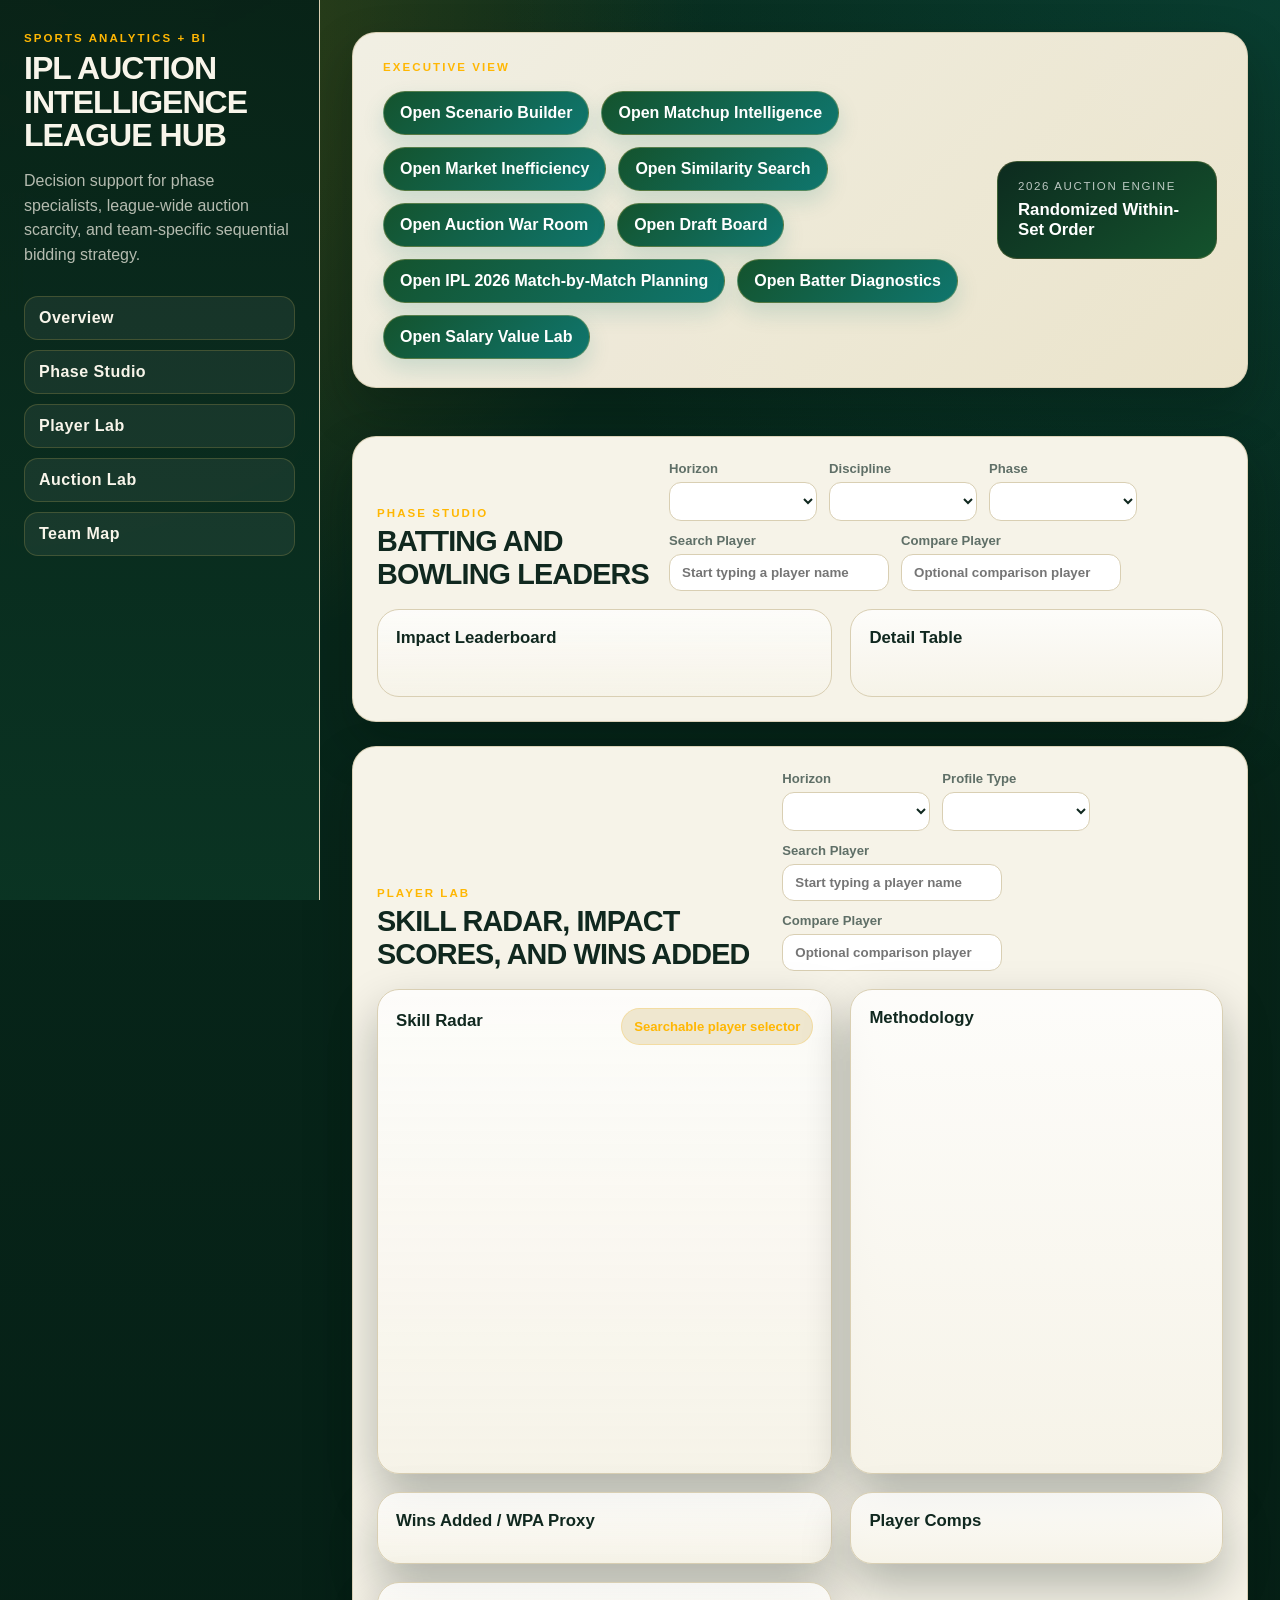
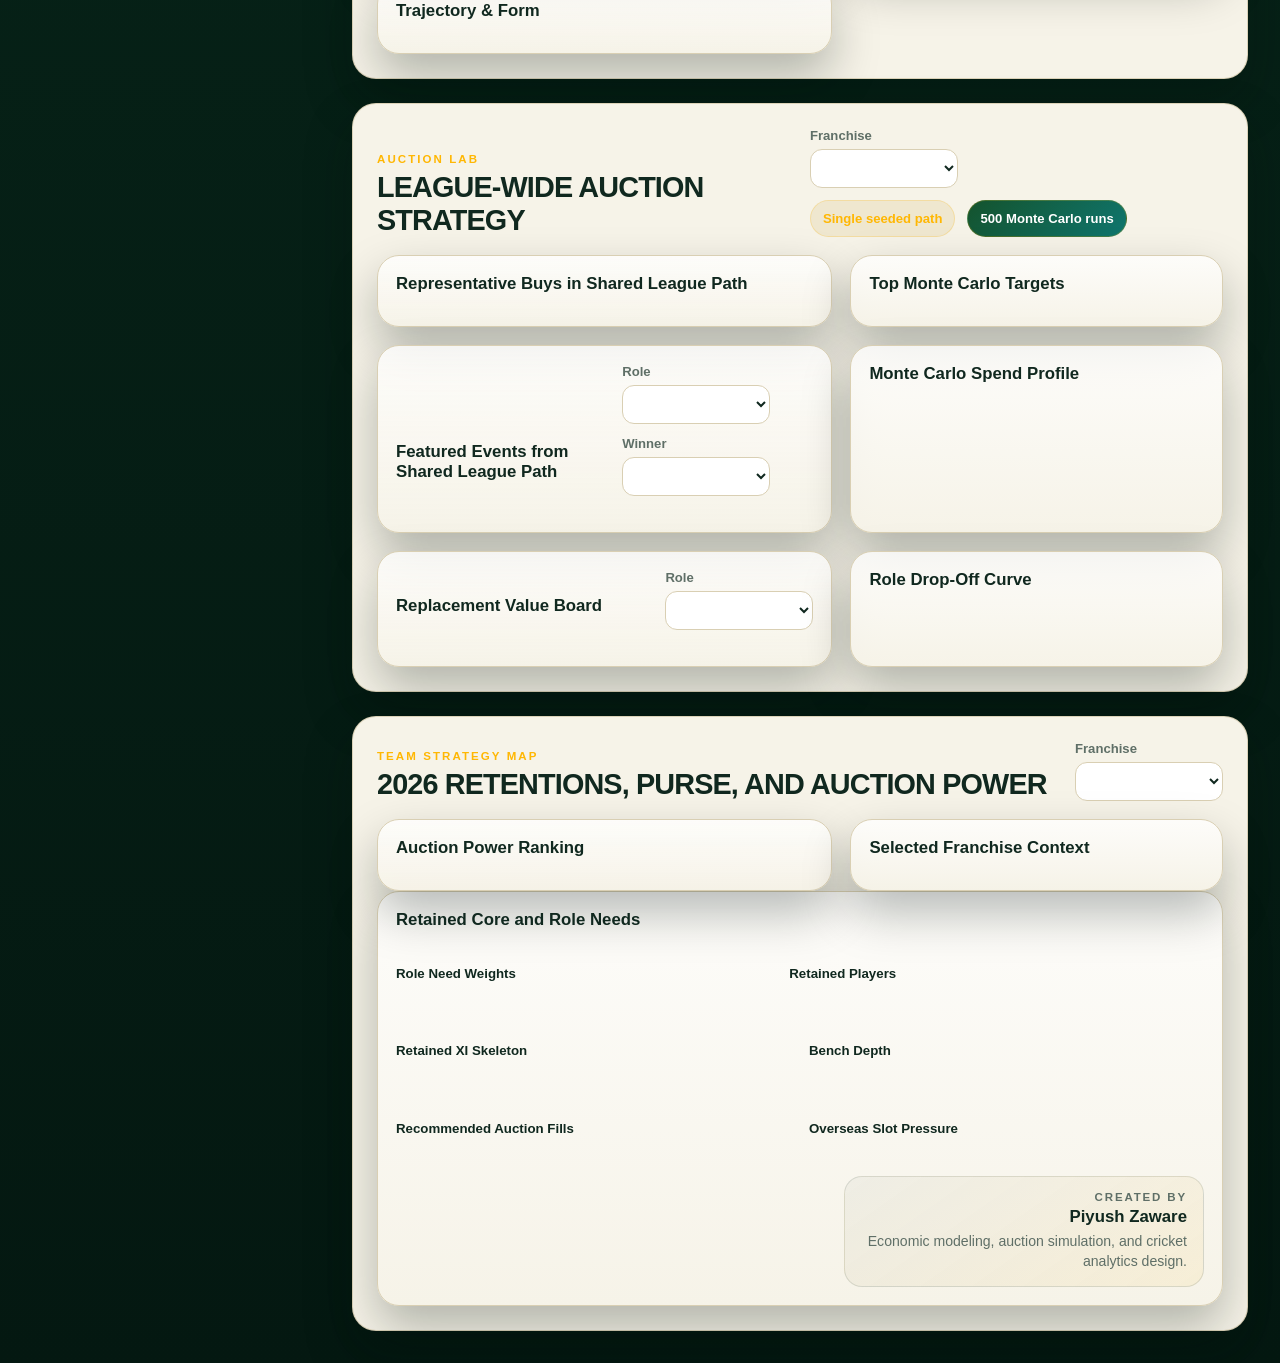
==== commit c3c0a025: "Restore dashboard launchers and add salary value lab" ====
--- a/Dashboard/index.html
+++ b/Dashboard/index.html
@@ -1,19 +1,19 @@
-!DOCTYPE html>
+<!DOCTYPE html>
 <html lang="en">
   <head>
     <meta charset="UTF-8" />
     <meta name="viewport" content="width=device-width, initial-scale=1.0" />
     <title>IPL Auction Intelligence Hub</title>
-    <link rel="stylesheet" href="./styles.css" />
+    <link rel="stylesheet" href="./styles.css?v=ipl-theme-20" />
   </head>
   <body>
     <div class="page-shell">
       <aside class="sidebar">
         <div class="brand-block">
           <p class="eyebrow">Sports Analytics + BI</p>
-          <h1>IPL Auction Intelligence Hub</h1>
+          <h1>IPL Auction Intelligence League Hub</h1>
           <p class="brand-copy">
-            Decision support for phase specialists, auction scarcity, and Rajasthan Royals'
+            Decision support for phase specialists, league-wide auction scarcity, and team-specific
             sequential bidding strategy.
           </p>
         </div>
@@ -21,6 +21,7 @@
         <nav class="nav-links">
           <a href="#overview">Overview</a>
           <a href="#phase-studio">Phase Studio</a>
+          <a href="#player-lab">Player Lab</a>
           <a href="#auction-lab">Auction Lab</a>
           <a href="#team-map">Team Map</a>
         </nav>
@@ -35,8 +36,32 @@
             <h2 id="hero-title"></h2>
             <p class="hero-subtitle" id="hero-subtitle"></p>
             <div class="hero-actions">
+              <a class="action-button" href="./scenario_builder.html" target="_blank" rel="noopener noreferrer">
+                Open Scenario Builder
+              </a>
+              <a class="action-button" href="./matchup_intelligence.html" target="_blank" rel="noopener noreferrer">
+                Open Matchup Intelligence
+              </a>
+              <a class="action-button" href="./market_inefficiency.html" target="_blank" rel="noopener noreferrer">
+                Open Market Inefficiency
+              </a>
+              <a class="action-button" href="./similarity_search.html" target="_blank" rel="noopener noreferrer">
+                Open Similarity Search
+              </a>
+              <a class="action-button" href="./auction_war_room.html" target="_blank" rel="noopener noreferrer">
+                Open Auction War Room
+              </a>
+              <a class="action-button" href="./draft_board.html" target="_blank" rel="noopener noreferrer">
+                Open Draft Board
+              </a>
+              <a class="action-button" href="./match_planning.html" target="_blank" rel="noopener noreferrer">
+                Open IPL 2026 Match-by-Match Planning
+              </a>
               <a class="action-button" href="./batter_diagnostics.html" target="_blank" rel="noopener noreferrer">
                 Open Batter Diagnostics
+              </a>
+              <a class="action-button" href="./salary_value_lab.html" target="_blank" rel="noopener noreferrer">
+                Open Salary Value Lab
               </a>
             </div>
           </div>
@@ -67,11 +92,21 @@
                 Phase
                 <select id="phase-phase"></select>
               </label>
+              <label>
+                Search Player
+                <input id="phase-player-search" list="phase-player-options" placeholder="Start typing a player name" />
+                <datalist id="phase-player-options"></datalist>
+              </label>
+              <label>
+                Compare Player
+                <input id="phase-player-compare" list="phase-player-options" placeholder="Optional comparison player" />
+              </label>
             </div>
           </div>
           <div class="phase-layout">
             <div class="chart-panel">
               <h4>Impact Leaderboard</h4>
+              <div id="phase-matchup" class="compare-grid"></div>
               <div id="phase-bars" class="bar-chart"></div>
             </div>
             <div class="table-panel">
@@ -83,28 +118,95 @@
           </div>
         </section>
 
+        <section class="panel" id="player-lab">
+          <div class="panel-header">
+            <div>
+              <p class="eyebrow">Player Lab</p>
+              <h3>Skill Radar, Impact Scores, and Wins Added</h3>
+            </div>
+            <div class="control-row">
+              <label>
+                Horizon
+                <select id="player-horizon"></select>
+              </label>
+              <label>
+                Profile Type
+                <select id="player-type"></select>
+              </label>
+              <label>
+                Search Player
+                <input id="player-search" list="player-options" placeholder="Start typing a player name" />
+                <datalist id="player-options"></datalist>
+              </label>
+              <label>
+                Compare Player
+                <input id="player-compare-search" list="player-options" placeholder="Optional comparison player" />
+              </label>
+            </div>
+          </div>
+
+          <div class="player-grid">
+            <div class="tile">
+              <div class="tile-header">
+                <h4>Skill Radar</h4>
+                <span class="pill">Searchable player selector</span>
+              </div>
+              <div class="radar-shell">
+                <svg id="player-radar" viewBox="0 0 420 360"></svg>
+              </div>
+              <div id="player-summary" class="compare-grid"></div>
+            </div>
+
+            <div class="tile">
+              <h4>Methodology</h4>
+              <div id="player-methodology" class="methodology-stack"></div>
+            </div>
+          </div>
+
+          <div class="player-grid lower">
+            <div class="tile">
+              <h4>Wins Added / WPA Proxy</h4>
+              <div id="wpa-cards" class="metric-stack"></div>
+            </div>
+            <div class="tile">
+              <h4>Player Comps</h4>
+              <div id="player-comps" class="metric-stack"></div>
+            </div>
+            <div class="tile">
+              <h4>Trajectory & Form</h4>
+              <div id="player-trajectory" class="metric-stack"></div>
+            </div>
+          </div>
+        </section>
+
         <section class="panel" id="auction-lab">
           <div class="panel-header">
             <div>
               <p class="eyebrow">Auction Lab</p>
-              <h3>Rajasthan Royals Auction Strategy</h3>
-            </div>
-            <div class="pill-row">
-              <span class="pill">Single seeded path</span>
-              <span class="pill accent">500 Monte Carlo runs</span>
+              <h3>League-Wide Auction Strategy</h3>
+            </div>
+            <div class="control-row">
+              <label>
+                Franchise
+                <select id="auction-team-select"></select>
+              </label>
+              <div class="pill-row">
+                <span class="pill">Single seeded path</span>
+                <span class="pill accent">500 Monte Carlo runs</span>
+              </div>
             </div>
           </div>
 
           <div class="auction-grid">
             <div class="tile">
-              <h4>Representative RR Buys</h4>
+              <h4>Representative Buys in Shared League Path</h4>
               <div class="table-wrap compact">
                 <table id="rr-buys-table"></table>
               </div>
             </div>
 
             <div class="tile">
-              <h4>Core Target Stability</h4>
+              <h4>Top Monte Carlo Targets</h4>
               <div id="mc-target-cards" class="metric-stack"></div>
             </div>
           </div>
@@ -112,7 +214,7 @@
           <div class="auction-grid lower">
             <div class="tile wide">
               <div class="tile-header">
-                <h4>Featured Auction Events</h4>
+                <h4>Featured Events from Shared League Path</h4>
                 <div class="control-row dense">
                   <label>
                     Role
@@ -134,6 +236,29 @@
               <div id="spend-bars" class="bar-chart compact-bars"></div>
             </div>
           </div>
+
+          <div class="auction-grid lower">
+            <div class="tile wide">
+              <div class="tile-header">
+                <h4>Replacement Value Board</h4>
+                <div class="control-row dense">
+                  <label>
+                    Role
+                    <select id="role-market-select"></select>
+                  </label>
+                </div>
+              </div>
+              <div class="table-wrap">
+                <table id="role-market-table"></table>
+              </div>
+            </div>
+
+            <div class="tile">
+              <h4>Role Drop-Off Curve</h4>
+              <div id="role-dropoff-bars" class="bar-chart compact-bars"></div>
+              <div id="role-market-note" class="muted"></div>
+            </div>
+          </div>
         </section>
 
         <section class="panel" id="team-map">
@@ -173,12 +298,35 @@
                 <div id="retained-player-list" class="retained-list"></div>
               </div>
             </div>
+            <div class="team-architecture-grid">
+              <div class="mini-block">
+                <h5>Retained XI Skeleton</h5>
+                <div id="team-xi-skeleton" class="architecture-list"></div>
+              </div>
+              <div class="mini-block">
+                <h5>Bench Depth</h5>
+                <div id="team-bench-depth" class="architecture-list"></div>
+              </div>
+              <div class="mini-block">
+                <h5>Recommended Auction Fills</h5>
+                <div id="team-recommended-fills" class="architecture-list"></div>
+              </div>
+              <div class="mini-block">
+                <h5>Overseas Slot Pressure</h5>
+                <div id="team-overseas-pressure" class="metric-stack"></div>
+              </div>
+            </div>
+            <div class="dashboard-credit">
+              <span class="dashboard-credit-label">Created By</span>
+              <strong>Piyush Zaware</strong>
+              <span class="dashboard-credit-copy">Economic modeling, auction simulation, and cricket analytics design.</span>
+            </div>
           </div>
         </section>
       </main>
     </div>
 
-    <script src="./data/dashboard_data.js"></script>
-    <script src="./app.js"></script>
+    <script src="./data/dashboard_data.js?v=ipl-theme-20"></script>
+    <script src="./app.js?v=ipl-theme-20"></script>
   </body>
 </html>
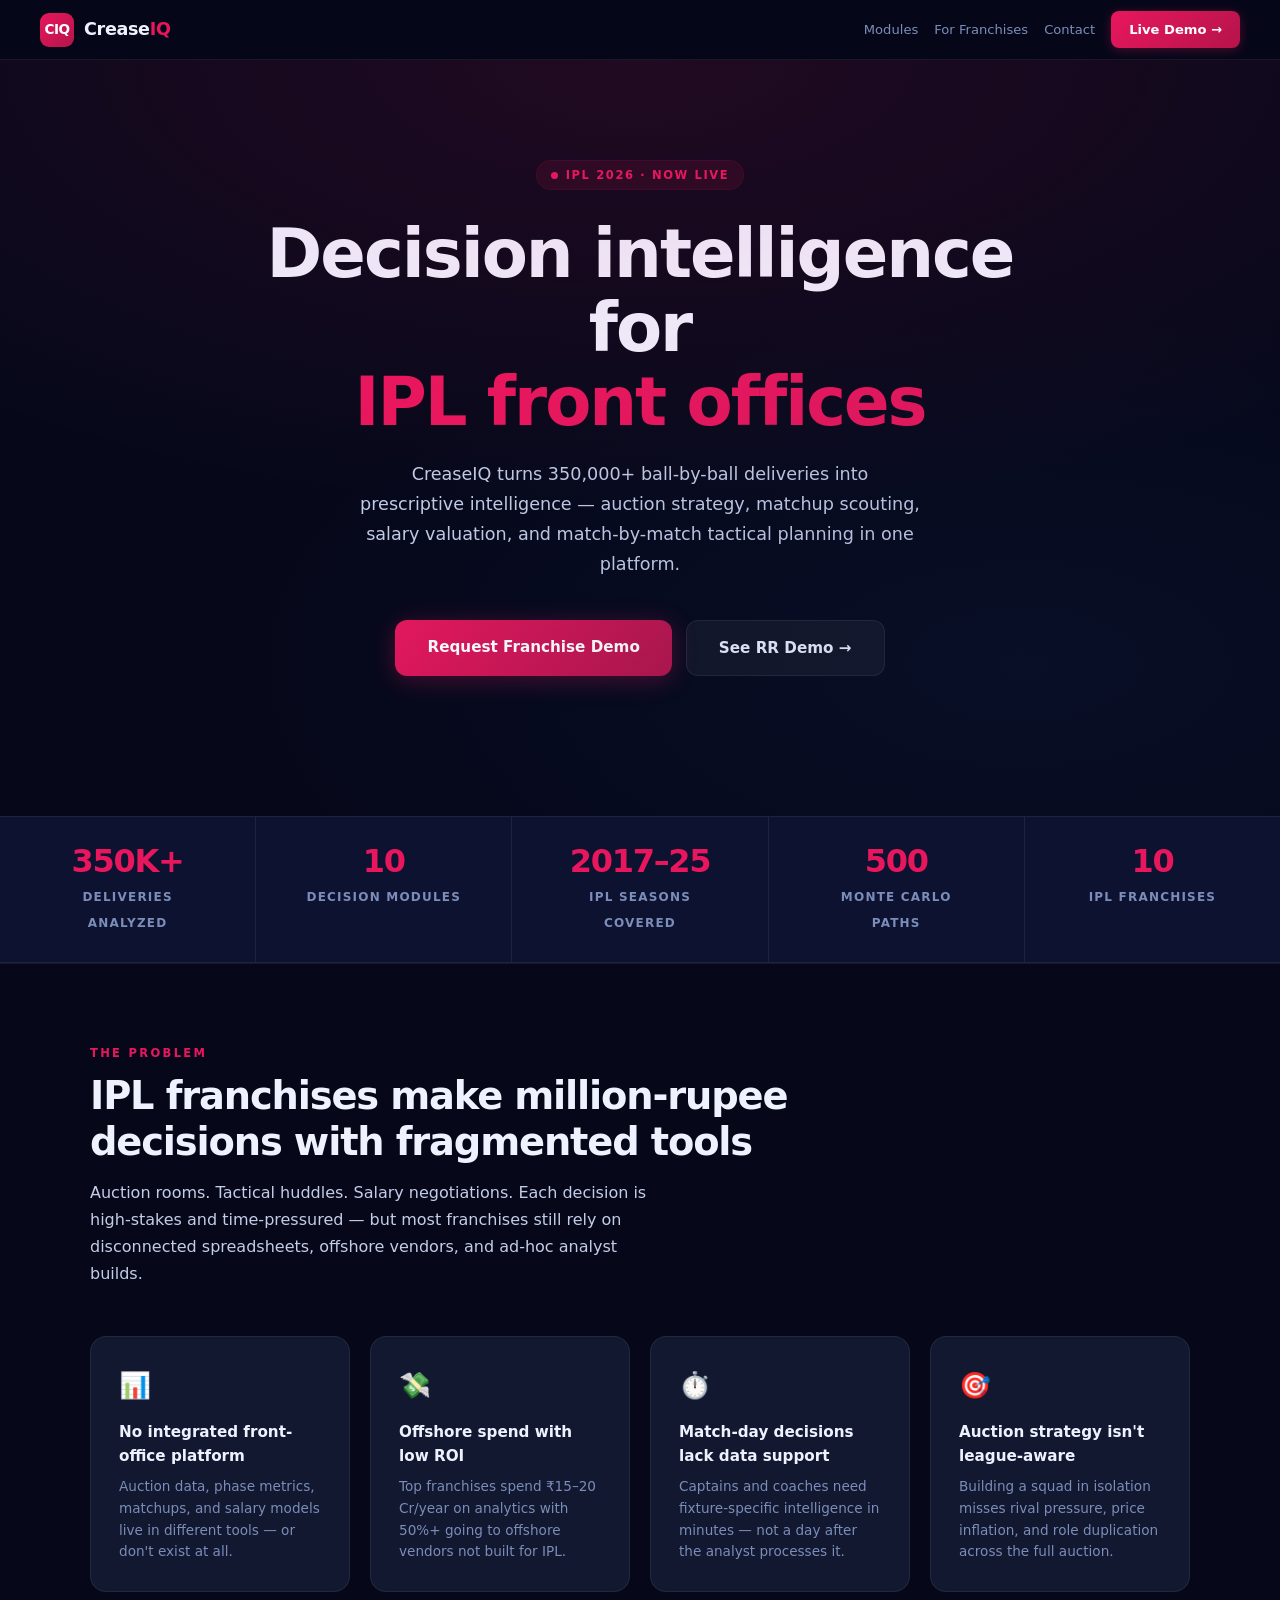
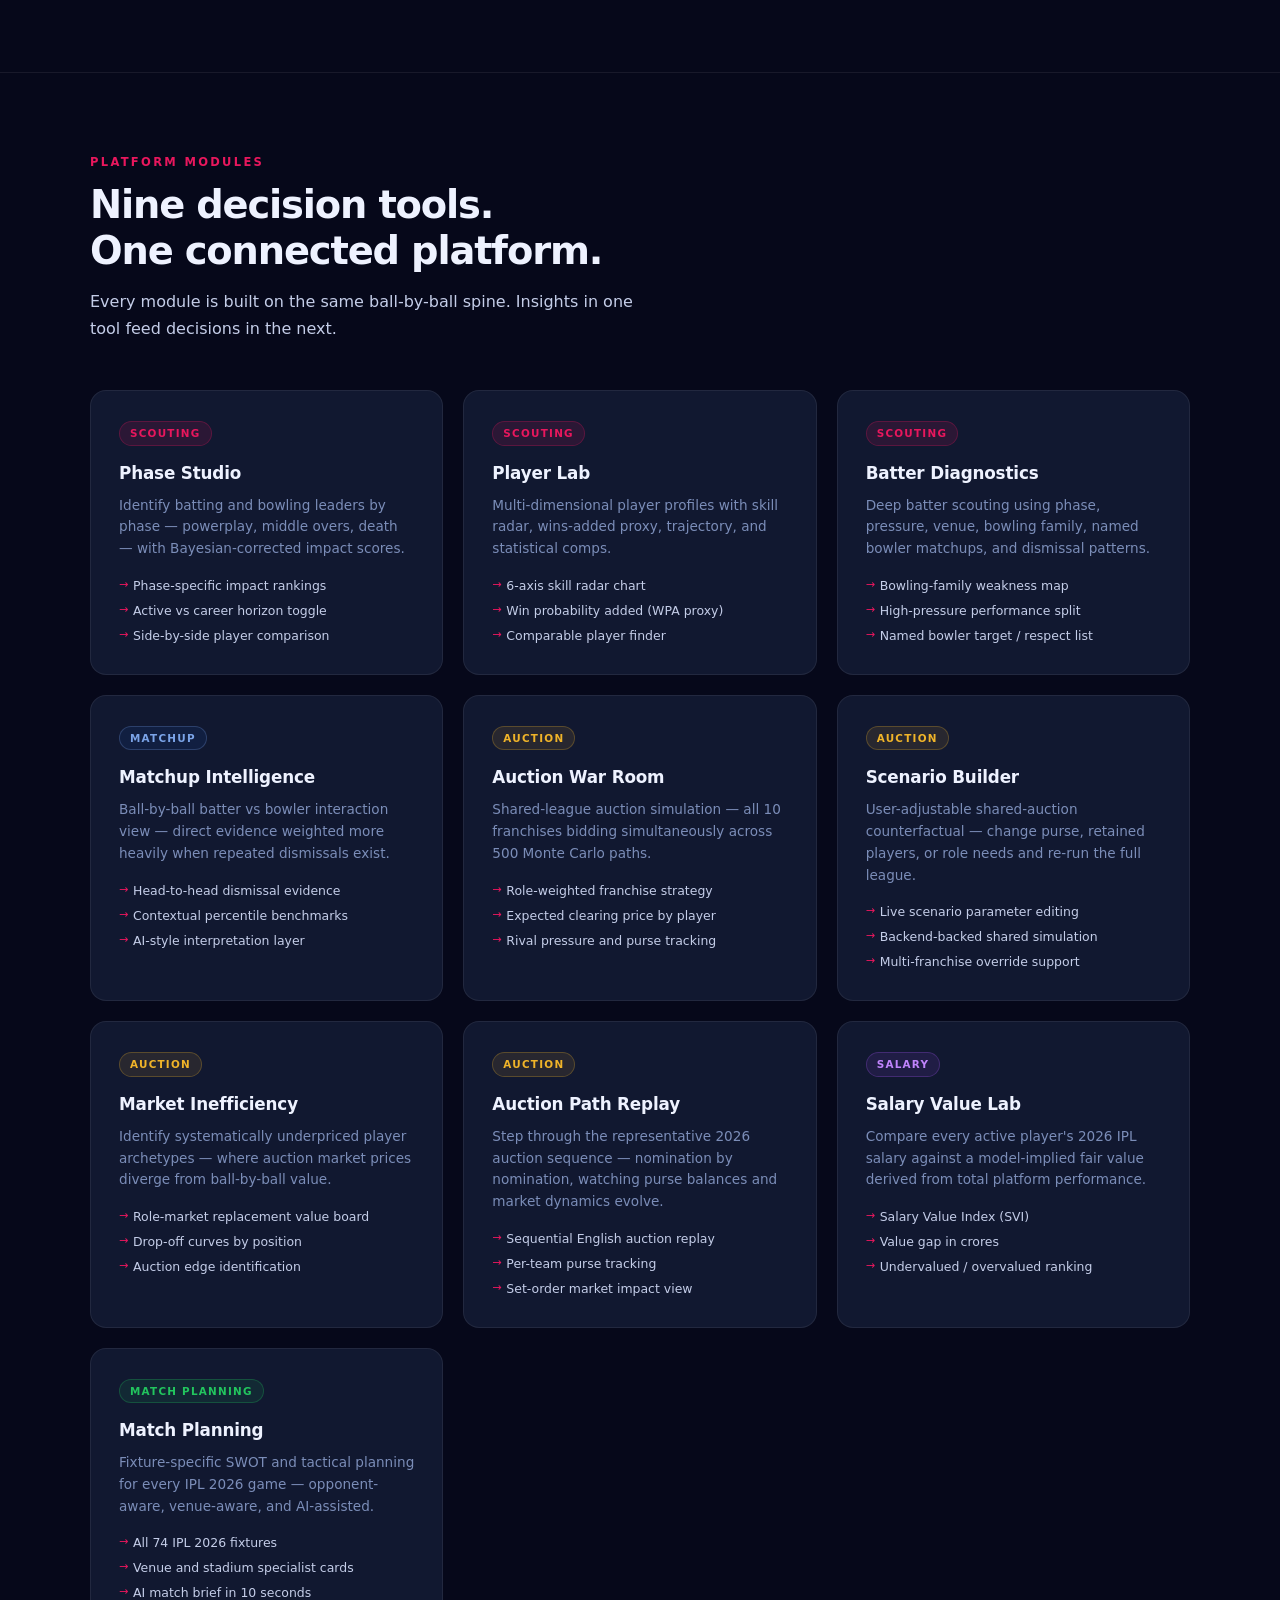
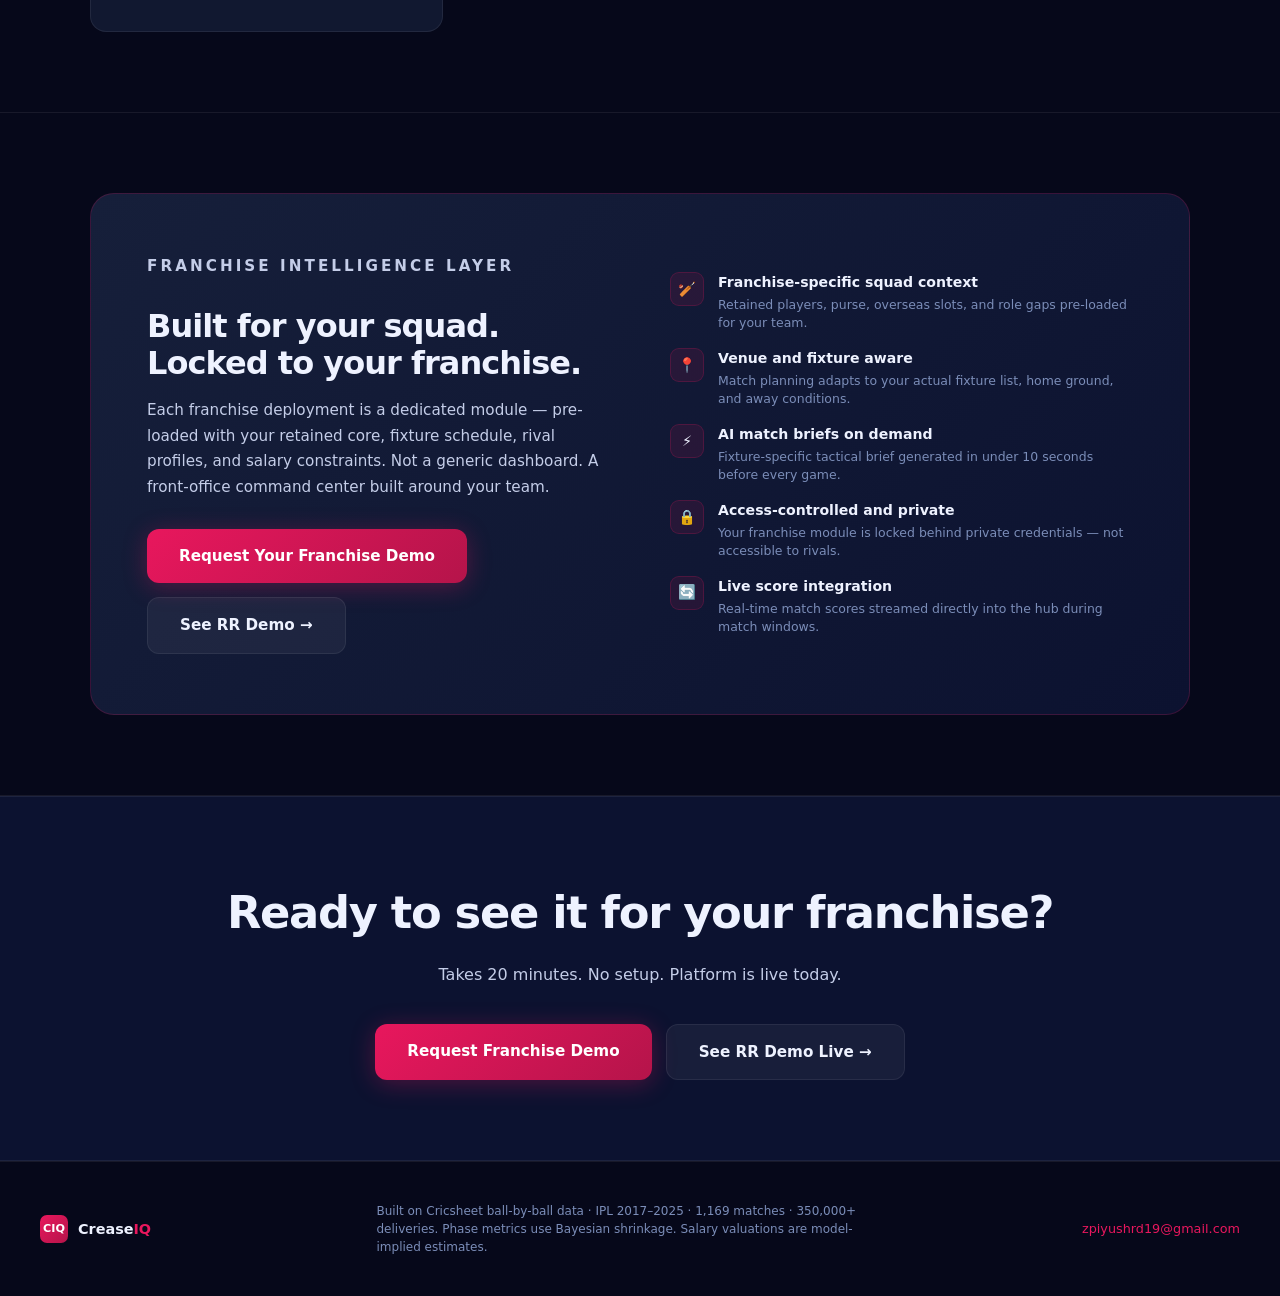
==== commit 2e7b5884: "Add deep-link fixture chips, Auction Replay module, fix DtypeWarnings, rebuild dashboard data Agent-" ====
--- a/Dashboard/index.html
+++ b/Dashboard/index.html
@@ -1,332 +1,1152 @@
 <!DOCTYPE html>
 <html lang="en">
-  <head>
-    <meta charset="UTF-8" />
-    <meta name="viewport" content="width=device-width, initial-scale=1.0" />
-    <title>IPL Auction Intelligence Hub</title>
-    <link rel="stylesheet" href="./styles.css?v=ipl-theme-20" />
-  </head>
-  <body>
-    <div class="page-shell">
-      <aside class="sidebar">
-        <div class="brand-block">
-          <p class="eyebrow">Sports Analytics + BI</p>
-          <h1>IPL Auction Intelligence League Hub</h1>
-          <p class="brand-copy">
-            Decision support for phase specialists, league-wide auction scarcity, and team-specific
-            sequential bidding strategy.
-          </p>
+<head>
+  <meta charset="UTF-8" />
+  <meta name="viewport" content="width=device-width, initial-scale=1.0" />
+  <title>CreaseIQ — Decision Intelligence for IPL Front Offices</title>
+  <style>
+    *, *::before, *::after { box-sizing: border-box; margin: 0; padding: 0; }
+
+    :root {
+      --ink:       #06081A;
+      --ink2:      #0C1230;
+      --card:      #111830;
+      --card2:     #161F3A;
+      --border:    rgba(255,255,255,0.07);
+      --pink:      #E8175D;
+      --pink-d:    #B5144A;
+      --pink-glow: rgba(232,23,93,0.3);
+      --pink-dim:  rgba(232,23,93,0.1);
+      --blue:      #14336B;
+      --gold:      #F0B429;
+      --text:      #EEF2FF;
+      --muted:     #7B8DB8;
+      --light:     #C4CDE8;
+      --green:     #22C55E;
+    }
+
+    html { scroll-behavior: smooth; }
+
+    body {
+      font-family: "Segoe UI", system-ui, -apple-system, sans-serif;
+      background: var(--ink);
+      color: var(--text);
+      line-height: 1.6;
+    }
+
+    /* ── NAV ──────────────────────────────────────────────────────────── */
+    nav {
+      position: sticky;
+      top: 0;
+      z-index: 100;
+      background: rgba(6,8,26,0.92);
+      backdrop-filter: blur(12px);
+      border-bottom: 1px solid var(--border);
+      display: flex;
+      align-items: center;
+      justify-content: space-between;
+      padding: 0 40px;
+      height: 60px;
+    }
+
+    .nav-brand {
+      display: flex;
+      align-items: center;
+      gap: 10px;
+    }
+
+    .nav-logo {
+      width: 34px;
+      height: 34px;
+      border-radius: 9px;
+      background: linear-gradient(135deg, var(--pink), var(--pink-d));
+      display: flex;
+      align-items: center;
+      justify-content: center;
+      font-weight: 900;
+      font-size: 0.85rem;
+      letter-spacing: -0.04em;
+      color: white;
+      flex-shrink: 0;
+    }
+
+    .nav-wordmark {
+      font-size: 1.1rem;
+      font-weight: 800;
+      letter-spacing: -0.02em;
+      color: var(--text);
+    }
+
+    .nav-wordmark span { color: var(--pink); }
+
+    .nav-right {
+      display: flex;
+      align-items: center;
+      gap: 16px;
+    }
+
+    .nav-link {
+      font-size: 0.82rem;
+      color: var(--muted);
+      text-decoration: none;
+      font-weight: 500;
+      transition: color 0.2s;
+    }
+
+    .nav-link:hover { color: var(--text); }
+
+    .nav-cta {
+      padding: 8px 18px;
+      background: linear-gradient(135deg, var(--pink), var(--pink-d));
+      color: white;
+      border-radius: 8px;
+      font-size: 0.82rem;
+      font-weight: 700;
+      text-decoration: none;
+      box-shadow: 0 2px 12px var(--pink-glow);
+      transition: all 0.2s;
+    }
+
+    .nav-cta:hover { transform: translateY(-1px); box-shadow: 0 4px 20px var(--pink-glow); }
+
+    /* ── HERO ─────────────────────────────────────────────────────────── */
+    .hero {
+      position: relative;
+      overflow: hidden;
+      padding: 100px 40px 80px;
+      text-align: center;
+    }
+
+    .hero::before {
+      content: '';
+      position: absolute;
+      inset: 0;
+      background:
+        radial-gradient(ellipse 80% 60% at 50% 0%, rgba(232,23,93,0.12), transparent),
+        radial-gradient(ellipse 60% 50% at 80% 80%, rgba(20,51,107,0.15), transparent);
+      pointer-events: none;
+    }
+
+    .hero-badge {
+      display: inline-flex;
+      align-items: center;
+      gap: 8px;
+      padding: 5px 14px;
+      border-radius: 999px;
+      border: 1px solid var(--pink-dim);
+      background: var(--pink-dim);
+      font-size: 0.72rem;
+      font-weight: 700;
+      text-transform: uppercase;
+      letter-spacing: 0.14em;
+      color: var(--pink);
+      margin-bottom: 28px;
+    }
+
+    .hero-badge::before {
+      content: '';
+      width: 7px;
+      height: 7px;
+      border-radius: 50%;
+      background: var(--pink);
+      animation: pulse 2s ease-in-out infinite;
+    }
+
+    @keyframes pulse {
+      0%, 100% { opacity: 1; }
+      50%       { opacity: 0.4; }
+    }
+
+    .hero h1 {
+      font-size: clamp(2.4rem, 6vw, 4.2rem);
+      font-weight: 900;
+      letter-spacing: -0.03em;
+      line-height: 1.1;
+      margin-bottom: 20px;
+      max-width: 820px;
+      margin-left: auto;
+      margin-right: auto;
+    }
+
+    .hero h1 em {
+      font-style: normal;
+      color: var(--pink);
+    }
+
+    .hero-sub {
+      font-size: 1.1rem;
+      color: var(--light);
+      max-width: 560px;
+      margin: 0 auto 40px;
+      line-height: 1.7;
+    }
+
+    .hero-actions {
+      display: flex;
+      gap: 14px;
+      justify-content: center;
+      flex-wrap: wrap;
+      margin-bottom: 60px;
+    }
+
+    .btn-primary {
+      padding: 15px 32px;
+      background: linear-gradient(135deg, var(--pink), var(--pink-d));
+      color: white;
+      border-radius: 12px;
+      font-weight: 700;
+      font-size: 0.95rem;
+      text-decoration: none;
+      box-shadow: 0 4px 24px var(--pink-glow);
+      transition: all 0.2s;
+    }
+
+    .btn-primary:hover { transform: translateY(-2px); box-shadow: 0 8px 32px var(--pink-glow); }
+
+    .btn-secondary {
+      padding: 15px 32px;
+      background: rgba(255,255,255,0.05);
+      color: var(--text);
+      border-radius: 12px;
+      font-weight: 700;
+      font-size: 0.95rem;
+      text-decoration: none;
+      border: 1px solid var(--border);
+      transition: all 0.2s;
+    }
+
+    .btn-secondary:hover { background: rgba(255,255,255,0.09); }
+
+    /* ── STATS BAR ────────────────────────────────────────────────────── */
+    .stats-bar {
+      display: flex;
+      justify-content: center;
+      gap: 0;
+      flex-wrap: wrap;
+      border-top: 1px solid var(--border);
+      border-bottom: 1px solid var(--border);
+      background: var(--ink2);
+    }
+
+    .stat-item {
+      padding: 28px 48px;
+      text-align: center;
+      border-right: 1px solid var(--border);
+      flex: 1;
+      min-width: 160px;
+    }
+
+    .stat-item:last-child { border-right: none; }
+
+    .stat-number {
+      display: block;
+      font-size: 2rem;
+      font-weight: 900;
+      color: var(--pink);
+      letter-spacing: -0.04em;
+      line-height: 1;
+      margin-bottom: 6px;
+    }
+
+    .stat-label {
+      font-size: 0.75rem;
+      color: var(--muted);
+      text-transform: uppercase;
+      letter-spacing: 0.1em;
+      font-weight: 600;
+    }
+
+    /* ── SECTION SHARED ───────────────────────────────────────────────── */
+    .section {
+      padding: 80px 40px;
+      max-width: 1180px;
+      margin: 0 auto;
+    }
+
+    .section-eyebrow {
+      font-size: 0.72rem;
+      text-transform: uppercase;
+      letter-spacing: 0.2em;
+      font-weight: 700;
+      color: var(--pink);
+      margin-bottom: 10px;
+    }
+
+    .section-title {
+      font-size: clamp(1.6rem, 3.5vw, 2.4rem);
+      font-weight: 900;
+      letter-spacing: -0.03em;
+      line-height: 1.2;
+      margin-bottom: 14px;
+    }
+
+    .section-sub {
+      font-size: 1rem;
+      color: var(--light);
+      max-width: 560px;
+      line-height: 1.7;
+      margin-bottom: 48px;
+    }
+
+    /* ── PROBLEM ──────────────────────────────────────────────────────── */
+    .problem-grid {
+      display: grid;
+      grid-template-columns: repeat(auto-fit, minmax(260px, 1fr));
+      gap: 20px;
+    }
+
+    .problem-card {
+      background: var(--card);
+      border: 1px solid var(--border);
+      border-radius: 16px;
+      padding: 28px;
+    }
+
+    .problem-icon {
+      font-size: 1.6rem;
+      margin-bottom: 14px;
+    }
+
+    .problem-card h4 {
+      font-size: 0.95rem;
+      font-weight: 700;
+      color: var(--text);
+      margin-bottom: 8px;
+    }
+
+    .problem-card p {
+      font-size: 0.85rem;
+      color: var(--muted);
+      line-height: 1.6;
+    }
+
+    /* ── MODULES GRID ─────────────────────────────────────────────────── */
+    .modules-grid {
+      display: grid;
+      grid-template-columns: repeat(auto-fill, minmax(310px, 1fr));
+      gap: 20px;
+    }
+
+    .module-card {
+      background: var(--card);
+      border: 1px solid var(--border);
+      border-radius: 16px;
+      padding: 28px;
+      transition: border-color 0.2s, transform 0.2s;
+      position: relative;
+      overflow: hidden;
+    }
+
+    .module-card::before {
+      content: '';
+      position: absolute;
+      top: 0; left: 0; right: 0;
+      height: 2px;
+      background: linear-gradient(90deg, var(--pink), transparent);
+      opacity: 0;
+      transition: opacity 0.2s;
+    }
+
+    .module-card:hover {
+      border-color: rgba(232,23,93,0.3);
+      transform: translateY(-2px);
+    }
+
+    .module-card:hover::before { opacity: 1; }
+
+    .module-tag {
+      display: inline-block;
+      padding: 3px 10px;
+      border-radius: 999px;
+      font-size: 0.65rem;
+      font-weight: 700;
+      text-transform: uppercase;
+      letter-spacing: 0.12em;
+      margin-bottom: 14px;
+    }
+
+    .tag-scouting  { background: rgba(232,23,93,0.12); color: var(--pink); border: 1px solid rgba(232,23,93,0.25); }
+    .tag-auction   { background: rgba(240,180,41,0.1);  color: var(--gold); border: 1px solid rgba(240,180,41,0.25); }
+    .tag-matchup   { background: rgba(20,51,107,0.3);   color: #7BA4E8;     border: 1px solid rgba(123,164,232,0.25); }
+    .tag-planning  { background: rgba(34,197,94,0.1);   color: var(--green);border: 1px solid rgba(34,197,94,0.25); }
+    .tag-salary    { background: rgba(168,85,247,0.1);  color: #C084FC;     border: 1px solid rgba(168,85,247,0.25); }
+
+    .module-card h3 {
+      font-size: 1.05rem;
+      font-weight: 800;
+      color: var(--text);
+      margin-bottom: 8px;
+      letter-spacing: -0.01em;
+    }
+
+    .module-card p {
+      font-size: 0.85rem;
+      color: var(--muted);
+      line-height: 1.6;
+      margin-bottom: 16px;
+    }
+
+    .module-bullets {
+      list-style: none;
+      display: flex;
+      flex-direction: column;
+      gap: 5px;
+    }
+
+    .module-bullets li {
+      font-size: 0.78rem;
+      color: var(--light);
+      padding-left: 14px;
+      position: relative;
+    }
+
+    .module-bullets li::before {
+      content: '→';
+      position: absolute;
+      left: 0;
+      color: var(--pink);
+      font-size: 0.7rem;
+    }
+
+    /* ── FRANCHISE SECTION ────────────────────────────────────────────── */
+    .franchise-block {
+      background: linear-gradient(135deg, var(--card2), var(--ink2));
+      border: 1px solid rgba(232,23,93,0.2);
+      border-radius: 24px;
+      padding: 60px 56px;
+      display: grid;
+      grid-template-columns: 1fr 1fr;
+      gap: 60px;
+      align-items: center;
+    }
+
+    @media (max-width: 768px) {
+      .franchise-block { grid-template-columns: 1fr; gap: 36px; padding: 36px 28px; }
+    }
+
+    .franchise-eyebrow {
+      font-size: 0.7rem;
+      text-transform: uppercase;
+      letter-spacing: 0.2em;
+      font-weight: 700;
+      color: var(--pink);
+      margin-bottom: 12px;
+    }
+
+    .franchise-block h2 {
+      font-size: 2rem;
+      font-weight: 900;
+      letter-spacing: -0.03em;
+      line-height: 1.15;
+      margin-bottom: 16px;
+    }
+
+    .franchise-block p {
+      color: var(--light);
+      font-size: 0.95rem;
+      line-height: 1.7;
+      margin-bottom: 28px;
+    }
+
+    .franchise-features {
+      display: flex;
+      flex-direction: column;
+      gap: 14px;
+    }
+
+    .franchise-feature {
+      display: flex;
+      gap: 14px;
+      align-items: flex-start;
+    }
+
+    .ff-icon {
+      width: 34px;
+      height: 34px;
+      border-radius: 9px;
+      background: var(--pink-dim);
+      border: 1px solid rgba(232,23,93,0.2);
+      display: flex;
+      align-items: center;
+      justify-content: center;
+      font-size: 0.9rem;
+      flex-shrink: 0;
+      margin-top: 1px;
+    }
+
+    .ff-body h5 {
+      font-size: 0.88rem;
+      font-weight: 700;
+      color: var(--text);
+      margin-bottom: 2px;
+    }
+
+    .ff-body p {
+      font-size: 0.78rem;
+      color: var(--muted);
+      margin-bottom: 0;
+      line-height: 1.5;
+    }
+
+    /* ── CTA BAND ─────────────────────────────────────────────────────── */
+    .cta-band {
+      background: var(--ink2);
+      border-top: 1px solid var(--border);
+      border-bottom: 1px solid var(--border);
+      padding: 80px 40px;
+      text-align: center;
+    }
+
+    .cta-band h2 {
+      font-size: clamp(1.8rem, 4vw, 2.8rem);
+      font-weight: 900;
+      letter-spacing: -0.03em;
+      margin-bottom: 14px;
+    }
+
+    .cta-band p {
+      font-size: 1rem;
+      color: var(--light);
+      margin-bottom: 36px;
+      max-width: 480px;
+      margin-left: auto;
+      margin-right: auto;
+    }
+
+    .cta-stack {
+      display: flex;
+      gap: 14px;
+      justify-content: center;
+      flex-wrap: wrap;
+    }
+
+    /* ── FOOTER ───────────────────────────────────────────────────────── */
+    footer {
+      padding: 40px;
+      border-top: 1px solid var(--border);
+      display: flex;
+      align-items: center;
+      justify-content: space-between;
+      flex-wrap: wrap;
+      gap: 16px;
+    }
+
+    .footer-brand {
+      display: flex;
+      align-items: center;
+      gap: 10px;
+    }
+
+    .footer-logo {
+      width: 28px;
+      height: 28px;
+      border-radius: 7px;
+      background: linear-gradient(135deg, var(--pink), var(--pink-d));
+      display: flex;
+      align-items: center;
+      justify-content: center;
+      font-weight: 900;
+      font-size: 0.7rem;
+      color: white;
+    }
+
+    .footer-wordmark {
+      font-size: 0.9rem;
+      font-weight: 800;
+      color: var(--text);
+    }
+
+    .footer-wordmark span { color: var(--pink); }
+
+    .footer-note {
+      font-size: 0.75rem;
+      color: var(--muted);
+      max-width: 480px;
+      line-height: 1.5;
+    }
+
+    .footer-contact {
+      font-size: 0.8rem;
+      color: var(--muted);
+    }
+
+    .footer-contact a {
+      color: var(--pink);
+      text-decoration: none;
+    }
+
+    /* ── DIVIDER ──────────────────────────────────────────────────────── */
+    .section-divider {
+      border: none;
+      border-top: 1px solid var(--border);
+      margin: 0;
+    }
+
+    /* ── MODAL ────────────────────────────────────────────────────────── */
+    .modal-overlay {
+      display: none;
+      position: fixed;
+      inset: 0;
+      background: rgba(6,8,26,0.85);
+      backdrop-filter: blur(8px);
+      z-index: 999;
+      align-items: center;
+      justify-content: center;
+      padding: 24px;
+    }
+
+    .modal-overlay.open { display: flex; }
+
+    .modal {
+      background: var(--card);
+      border: 1px solid rgba(232,23,93,0.25);
+      border-radius: 20px;
+      padding: 44px 40px;
+      width: 100%;
+      max-width: 460px;
+      position: relative;
+      box-shadow: 0 0 80px rgba(232,23,93,0.1), 0 32px 80px rgba(0,0,0,0.6);
+    }
+
+    .modal::before {
+      content: '';
+      position: absolute;
+      top: 0; left: 0; right: 0;
+      height: 2px;
+      background: linear-gradient(90deg, var(--pink), #14336B);
+      border-radius: 20px 20px 0 0;
+    }
+
+    .modal-close {
+      position: absolute;
+      top: 16px; right: 20px;
+      background: none;
+      border: none;
+      color: var(--muted);
+      font-size: 1.4rem;
+      cursor: pointer;
+      line-height: 1;
+      padding: 4px;
+      transition: color 0.2s;
+    }
+
+    .modal-close:hover { color: var(--text); }
+
+    .modal h2 {
+      font-size: 1.3rem;
+      font-weight: 900;
+      letter-spacing: -0.02em;
+      margin-bottom: 6px;
+    }
+
+    .modal-sub {
+      font-size: 0.82rem;
+      color: var(--muted);
+      margin-bottom: 28px;
+      line-height: 1.5;
+    }
+
+    .form-field {
+      margin-bottom: 16px;
+    }
+
+    .form-label {
+      display: block;
+      font-size: 0.7rem;
+      font-weight: 700;
+      text-transform: uppercase;
+      letter-spacing: 0.12em;
+      color: var(--muted);
+      margin-bottom: 7px;
+    }
+
+    .form-input {
+      width: 100%;
+      padding: 12px 14px;
+      background: rgba(255,255,255,0.05);
+      border: 1px solid rgba(255,255,255,0.1);
+      border-radius: 10px;
+      color: var(--text);
+      font-size: 0.9rem;
+      font-family: inherit;
+      outline: none;
+      transition: border-color 0.2s, box-shadow 0.2s;
+    }
+
+    .form-input:focus {
+      border-color: var(--pink);
+      box-shadow: 0 0 0 3px rgba(232,23,93,0.12);
+    }
+
+    .form-input::placeholder { color: rgba(123,141,184,0.5); }
+
+    textarea.form-input {
+      resize: vertical;
+      min-height: 80px;
+    }
+
+    .form-submit {
+      width: 100%;
+      padding: 13px;
+      background: linear-gradient(135deg, var(--pink), var(--pink-d));
+      color: white;
+      border: none;
+      border-radius: 10px;
+      font-weight: 700;
+      font-size: 0.9rem;
+      cursor: pointer;
+      box-shadow: 0 4px 18px rgba(232,23,93,0.3);
+      transition: all 0.2s;
+      margin-top: 8px;
+    }
+
+    .form-submit:hover:not(:disabled) { transform: translateY(-1px); box-shadow: 0 6px 24px rgba(232,23,93,0.45); }
+    .form-submit:disabled { opacity: 0.6; cursor: not-allowed; }
+
+    .form-success {
+      display: none;
+      text-align: center;
+      padding: 20px 0;
+    }
+
+    .form-success .success-icon { font-size: 2.4rem; margin-bottom: 12px; }
+
+    .form-success h3 {
+      font-size: 1.1rem;
+      font-weight: 800;
+      margin-bottom: 8px;
+    }
+
+    .form-success p {
+      font-size: 0.85rem;
+      color: var(--muted);
+      line-height: 1.6;
+    }
+
+    .form-error {
+      display: none;
+      margin-top: 10px;
+      padding: 10px 14px;
+      border-radius: 8px;
+      background: rgba(232,23,93,0.08);
+      border: 1px solid rgba(232,23,93,0.2);
+      color: #FF6B9D;
+      font-size: 0.8rem;
+    }
+
+    /* ── RESPONSIVE ───────────────────────────────────────────────────── */
+    @media (max-width: 640px) {
+      nav { padding: 0 20px; }
+      .nav-link { display: none; }
+      .hero { padding: 60px 20px 50px; }
+      .section { padding: 56px 20px; }
+      .stat-item { padding: 20px 24px; }
+      footer { padding: 28px 20px; flex-direction: column; align-items: flex-start; }
+      .modal { padding: 32px 24px; }
+    }
+  </style>
+</head>
+<body>
+
+<!-- ── DEMO REQUEST MODAL ────────────────────────────────────────────────── -->
+<div class="modal-overlay" id="demo-modal" role="dialog" aria-modal="true" aria-labelledby="modal-title">
+  <div class="modal">
+    <button class="modal-close" id="modal-close" aria-label="Close">×</button>
+    <div id="modal-form-wrap">
+      <h2 id="modal-title">Request Franchise Demo</h2>
+      <p class="modal-sub">Tell us about your franchise and we'll send you private access to the full platform.</p>
+      <form id="demo-form" novalidate>
+        <div class="form-field">
+          <label class="form-label" for="f-name">Your Name *</label>
+          <input class="form-input" id="f-name" type="text" placeholder="Anil Kumble" required />
         </div>
-
-        <nav class="nav-links">
-          <a href="#overview">Overview</a>
-          <a href="#phase-studio">Phase Studio</a>
-          <a href="#player-lab">Player Lab</a>
-          <a href="#auction-lab">Auction Lab</a>
-          <a href="#team-map">Team Map</a>
-        </nav>
-
-        <div class="sidebar-note" id="story-panels"></div>
-      </aside>
-
-      <main class="main-content">
-        <section class="hero-panel" id="overview">
-          <div>
-            <p class="eyebrow">Executive View</p>
-            <h2 id="hero-title"></h2>
-            <p class="hero-subtitle" id="hero-subtitle"></p>
-            <div class="hero-actions">
-              <a class="action-button" href="./scenario_builder.html" target="_blank" rel="noopener noreferrer">
-                Open Scenario Builder
-              </a>
-              <a class="action-button" href="./matchup_intelligence.html" target="_blank" rel="noopener noreferrer">
-                Open Matchup Intelligence
-              </a>
-              <a class="action-button" href="./market_inefficiency.html" target="_blank" rel="noopener noreferrer">
-                Open Market Inefficiency
-              </a>
-              <a class="action-button" href="./similarity_search.html" target="_blank" rel="noopener noreferrer">
-                Open Similarity Search
-              </a>
-              <a class="action-button" href="./auction_war_room.html" target="_blank" rel="noopener noreferrer">
-                Open Auction War Room
-              </a>
-              <a class="action-button" href="./draft_board.html" target="_blank" rel="noopener noreferrer">
-                Open Draft Board
-              </a>
-              <a class="action-button" href="./match_planning.html" target="_blank" rel="noopener noreferrer">
-                Open IPL 2026 Match-by-Match Planning
-              </a>
-              <a class="action-button" href="./batter_diagnostics.html" target="_blank" rel="noopener noreferrer">
-                Open Batter Diagnostics
-              </a>
-              <a class="action-button" href="./salary_value_lab.html" target="_blank" rel="noopener noreferrer">
-                Open Salary Value Lab
-              </a>
-            </div>
-          </div>
-          <div class="hero-badge">
-            <span>2026 Auction Engine</span>
-            <strong>Randomized Within-Set Order</strong>
-          </div>
-        </section>
-
-        <section class="kpi-grid" id="kpi-grid"></section>
-
-        <section class="panel" id="phase-studio">
-          <div class="panel-header">
-            <div>
-              <p class="eyebrow">Phase Studio</p>
-              <h3>Batting and Bowling Leaders</h3>
-            </div>
-            <div class="control-row">
-              <label>
-                Horizon
-                <select id="phase-horizon"></select>
-              </label>
-              <label>
-                Discipline
-                <select id="phase-discipline"></select>
-              </label>
-              <label>
-                Phase
-                <select id="phase-phase"></select>
-              </label>
-              <label>
-                Search Player
-                <input id="phase-player-search" list="phase-player-options" placeholder="Start typing a player name" />
-                <datalist id="phase-player-options"></datalist>
-              </label>
-              <label>
-                Compare Player
-                <input id="phase-player-compare" list="phase-player-options" placeholder="Optional comparison player" />
-              </label>
-            </div>
-          </div>
-          <div class="phase-layout">
-            <div class="chart-panel">
-              <h4>Impact Leaderboard</h4>
-              <div id="phase-matchup" class="compare-grid"></div>
-              <div id="phase-bars" class="bar-chart"></div>
-            </div>
-            <div class="table-panel">
-              <h4>Detail Table</h4>
-              <div class="table-wrap">
-                <table id="phase-table"></table>
-              </div>
-            </div>
-          </div>
-        </section>
-
-        <section class="panel" id="player-lab">
-          <div class="panel-header">
-            <div>
-              <p class="eyebrow">Player Lab</p>
-              <h3>Skill Radar, Impact Scores, and Wins Added</h3>
-            </div>
-            <div class="control-row">
-              <label>
-                Horizon
-                <select id="player-horizon"></select>
-              </label>
-              <label>
-                Profile Type
-                <select id="player-type"></select>
-              </label>
-              <label>
-                Search Player
-                <input id="player-search" list="player-options" placeholder="Start typing a player name" />
-                <datalist id="player-options"></datalist>
-              </label>
-              <label>
-                Compare Player
-                <input id="player-compare-search" list="player-options" placeholder="Optional comparison player" />
-              </label>
-            </div>
-          </div>
-
-          <div class="player-grid">
-            <div class="tile">
-              <div class="tile-header">
-                <h4>Skill Radar</h4>
-                <span class="pill">Searchable player selector</span>
-              </div>
-              <div class="radar-shell">
-                <svg id="player-radar" viewBox="0 0 420 360"></svg>
-              </div>
-              <div id="player-summary" class="compare-grid"></div>
-            </div>
-
-            <div class="tile">
-              <h4>Methodology</h4>
-              <div id="player-methodology" class="methodology-stack"></div>
-            </div>
-          </div>
-
-          <div class="player-grid lower">
-            <div class="tile">
-              <h4>Wins Added / WPA Proxy</h4>
-              <div id="wpa-cards" class="metric-stack"></div>
-            </div>
-            <div class="tile">
-              <h4>Player Comps</h4>
-              <div id="player-comps" class="metric-stack"></div>
-            </div>
-            <div class="tile">
-              <h4>Trajectory & Form</h4>
-              <div id="player-trajectory" class="metric-stack"></div>
-            </div>
-          </div>
-        </section>
-
-        <section class="panel" id="auction-lab">
-          <div class="panel-header">
-            <div>
-              <p class="eyebrow">Auction Lab</p>
-              <h3>League-Wide Auction Strategy</h3>
-            </div>
-            <div class="control-row">
-              <label>
-                Franchise
-                <select id="auction-team-select"></select>
-              </label>
-              <div class="pill-row">
-                <span class="pill">Single seeded path</span>
-                <span class="pill accent">500 Monte Carlo runs</span>
-              </div>
-            </div>
-          </div>
-
-          <div class="auction-grid">
-            <div class="tile">
-              <h4>Representative Buys in Shared League Path</h4>
-              <div class="table-wrap compact">
-                <table id="rr-buys-table"></table>
-              </div>
-            </div>
-
-            <div class="tile">
-              <h4>Top Monte Carlo Targets</h4>
-              <div id="mc-target-cards" class="metric-stack"></div>
-            </div>
-          </div>
-
-          <div class="auction-grid lower">
-            <div class="tile wide">
-              <div class="tile-header">
-                <h4>Featured Events from Shared League Path</h4>
-                <div class="control-row dense">
-                  <label>
-                    Role
-                    <select id="event-role-filter"></select>
-                  </label>
-                  <label>
-                    Winner
-                    <select id="event-team-filter"></select>
-                  </label>
-                </div>
-              </div>
-              <div class="table-wrap">
-                <table id="events-table"></table>
-              </div>
-            </div>
-
-            <div class="tile">
-              <h4>Monte Carlo Spend Profile</h4>
-              <div id="spend-bars" class="bar-chart compact-bars"></div>
-            </div>
-          </div>
-
-          <div class="auction-grid lower">
-            <div class="tile wide">
-              <div class="tile-header">
-                <h4>Replacement Value Board</h4>
-                <div class="control-row dense">
-                  <label>
-                    Role
-                    <select id="role-market-select"></select>
-                  </label>
-                </div>
-              </div>
-              <div class="table-wrap">
-                <table id="role-market-table"></table>
-              </div>
-            </div>
-
-            <div class="tile">
-              <h4>Role Drop-Off Curve</h4>
-              <div id="role-dropoff-bars" class="bar-chart compact-bars"></div>
-              <div id="role-market-note" class="muted"></div>
-            </div>
-          </div>
-        </section>
-
-        <section class="panel" id="team-map">
-          <div class="panel-header">
-            <div>
-              <p class="eyebrow">Team Strategy Map</p>
-              <h3>2026 Retentions, Purse, and Auction Power</h3>
-            </div>
-            <div class="control-row">
-              <label>
-                Franchise
-                <select id="team-select"></select>
-              </label>
-            </div>
-          </div>
-
-          <div class="team-layout">
-            <div class="tile">
-              <h4>Auction Power Ranking</h4>
-              <div id="team-power-bars" class="bar-chart"></div>
-            </div>
-            <div class="tile">
-              <h4>Selected Franchise Context</h4>
-              <div id="team-summary" class="summary-card"></div>
-            </div>
-          </div>
-
-          <div class="tile">
-            <h4>Retained Core and Role Needs</h4>
-            <div class="team-bottom">
-              <div class="mini-block">
-                <h5>Role Need Weights</h5>
-                <div id="team-role-needs" class="bar-chart compact-bars"></div>
-              </div>
-              <div class="mini-block">
-                <h5>Retained Players</h5>
-                <div id="retained-player-list" class="retained-list"></div>
-              </div>
-            </div>
-            <div class="team-architecture-grid">
-              <div class="mini-block">
-                <h5>Retained XI Skeleton</h5>
-                <div id="team-xi-skeleton" class="architecture-list"></div>
-              </div>
-              <div class="mini-block">
-                <h5>Bench Depth</h5>
-                <div id="team-bench-depth" class="architecture-list"></div>
-              </div>
-              <div class="mini-block">
-                <h5>Recommended Auction Fills</h5>
-                <div id="team-recommended-fills" class="architecture-list"></div>
-              </div>
-              <div class="mini-block">
-                <h5>Overseas Slot Pressure</h5>
-                <div id="team-overseas-pressure" class="metric-stack"></div>
-              </div>
-            </div>
-            <div class="dashboard-credit">
-              <span class="dashboard-credit-label">Created By</span>
-              <strong>Piyush Zaware</strong>
-              <span class="dashboard-credit-copy">Economic modeling, auction simulation, and cricket analytics design.</span>
-            </div>
-          </div>
-        </section>
-      </main>
-    </div>
-
-    <script src="./data/dashboard_data.js?v=ipl-theme-20"></script>
-    <script src="./app.js?v=ipl-theme-20"></script>
-  </body>
+        <div class="form-field">
+          <label class="form-label" for="f-email">Email Address *</label>
+          <input class="form-input" id="f-email" type="email" placeholder="you@franchise.com" required />
+        </div>
+        <div class="form-field">
+          <label class="form-label" for="f-team">Franchise / Organisation</label>
+          <input class="form-input" id="f-team" type="text" placeholder="e.g. Mumbai Indians, ESPNcricinfo, ..." />
+        </div>
+        <div class="form-field">
+          <label class="form-label" for="f-note">What are you looking for? (optional)</label>
+          <textarea class="form-input" id="f-note" placeholder="Auction prep, matchup scouting, salary analysis..."></textarea>
+        </div>
+        <button class="form-submit" type="submit" id="demo-submit">Send Request →</button>
+        <div class="form-error" id="form-error"></div>
+      </form>
+    </div>
+    <div class="form-success" id="form-success">
+      <div class="success-icon">✅</div>
+      <h3>Request received</h3>
+      <p>We'll review your request and send you private demo access within 24 hours.</p>
+    </div>
+  </div>
+</div>
+
+<!-- ── NAV ──────────────────────────────────────────────────────────────── -->
+<nav>
+  <div class="nav-brand">
+    <div class="nav-logo">CIQ</div>
+    <span class="nav-wordmark">Crease<span>IQ</span></span>
+  </div>
+  <div class="nav-right">
+    <a class="nav-link" href="#modules">Modules</a>
+    <a class="nav-link" href="#franchise">For Franchises</a>
+    <a class="nav-link" href="#" onclick="openDemoModal();return false;">Contact</a>
+    <a class="nav-cta" href="./rr_login.html">Live Demo →</a>
+  </div>
+</nav>
+
+<!-- ── HERO ─────────────────────────────────────────────────────────────── -->
+<section class="hero">
+  <div class="hero-badge">IPL 2026 · Now Live</div>
+  <h1>Decision intelligence for<br /><em>IPL front offices</em></h1>
+  <p class="hero-sub">
+    CreaseIQ turns 350,000+ ball-by-ball deliveries into prescriptive
+    intelligence — auction strategy, matchup scouting, salary valuation,
+    and match-by-match tactical planning in one platform.
+  </p>
+  <div class="hero-actions">
+    <a class="btn-primary" href="#" onclick="openDemoModal();return false;">
+      Request Franchise Demo
+    </a>
+    <a class="btn-secondary" href="./rr_login.html">
+      See RR Demo →
+    </a>
+  </div>
+</section>
+
+<!-- ── STATS BAR ─────────────────────────────────────────────────────────── -->
+<div class="stats-bar">
+  <div class="stat-item">
+    <span class="stat-number">350K+</span>
+    <span class="stat-label">Deliveries analyzed</span>
+  </div>
+  <div class="stat-item">
+    <span class="stat-number">10</span>
+    <span class="stat-label">Decision modules</span>
+  </div>
+  <div class="stat-item">
+    <span class="stat-number">2017–25</span>
+    <span class="stat-label">IPL seasons covered</span>
+  </div>
+  <div class="stat-item">
+    <span class="stat-number">500</span>
+    <span class="stat-label">Monte Carlo paths</span>
+  </div>
+  <div class="stat-item">
+    <span class="stat-number">10</span>
+    <span class="stat-label">IPL franchises</span>
+  </div>
+</div>
+
+<hr class="section-divider" />
+
+<!-- ── PROBLEM ───────────────────────────────────────────────────────────── -->
+<div class="section">
+  <p class="section-eyebrow">The Problem</p>
+  <h2 class="section-title">IPL franchises make million-rupee<br />decisions with fragmented tools</h2>
+  <p class="section-sub">
+    Auction rooms. Tactical huddles. Salary negotiations.
+    Each decision is high-stakes and time-pressured — but most franchises
+    still rely on disconnected spreadsheets, offshore vendors, and ad-hoc analyst builds.
+  </p>
+  <div class="problem-grid">
+    <div class="problem-card">
+      <div class="problem-icon">📊</div>
+      <h4>No integrated front-office platform</h4>
+      <p>Auction data, phase metrics, matchups, and salary models live in different tools — or don't exist at all.</p>
+    </div>
+    <div class="problem-card">
+      <div class="problem-icon">💸</div>
+      <h4>Offshore spend with low ROI</h4>
+      <p>Top franchises spend ₹15–20 Cr/year on analytics with 50%+ going to offshore vendors not built for IPL.</p>
+    </div>
+    <div class="problem-card">
+      <div class="problem-icon">⏱️</div>
+      <h4>Match-day decisions lack data support</h4>
+      <p>Captains and coaches need fixture-specific intelligence in minutes — not a day after the analyst processes it.</p>
+    </div>
+    <div class="problem-card">
+      <div class="problem-icon">🎯</div>
+      <h4>Auction strategy isn't league-aware</h4>
+      <p>Building a squad in isolation misses rival pressure, price inflation, and role duplication across the full auction.</p>
+    </div>
+  </div>
+</div>
+
+<hr class="section-divider" />
+
+<!-- ── MODULES ────────────────────────────────────────────────────────────── -->
+<div class="section" id="modules">
+  <p class="section-eyebrow">Platform Modules</p>
+  <h2 class="section-title">Nine decision tools.<br />One connected platform.</h2>
+  <p class="section-sub">
+    Every module is built on the same ball-by-ball spine.
+    Insights in one tool feed decisions in the next.
+  </p>
+
+  <div class="modules-grid">
+
+    <div class="module-card">
+      <span class="module-tag tag-scouting">Scouting</span>
+      <h3>Phase Studio</h3>
+      <p>Identify batting and bowling leaders by phase — powerplay, middle overs, death — with Bayesian-corrected impact scores.</p>
+      <ul class="module-bullets">
+        <li>Phase-specific impact rankings</li>
+        <li>Active vs career horizon toggle</li>
+        <li>Side-by-side player comparison</li>
+      </ul>
+    </div>
+
+    <div class="module-card">
+      <span class="module-tag tag-scouting">Scouting</span>
+      <h3>Player Lab</h3>
+      <p>Multi-dimensional player profiles with skill radar, wins-added proxy, trajectory, and statistical comps.</p>
+      <ul class="module-bullets">
+        <li>6-axis skill radar chart</li>
+        <li>Win probability added (WPA proxy)</li>
+        <li>Comparable player finder</li>
+      </ul>
+    </div>
+
+    <div class="module-card">
+      <span class="module-tag tag-scouting">Scouting</span>
+      <h3>Batter Diagnostics</h3>
+      <p>Deep batter scouting using phase, pressure, venue, bowling family, named bowler matchups, and dismissal patterns.</p>
+      <ul class="module-bullets">
+        <li>Bowling-family weakness map</li>
+        <li>High-pressure performance split</li>
+        <li>Named bowler target / respect list</li>
+      </ul>
+    </div>
+
+    <div class="module-card">
+      <span class="module-tag tag-matchup">Matchup</span>
+      <h3>Matchup Intelligence</h3>
+      <p>Ball-by-ball batter vs bowler interaction view — direct evidence weighted more heavily when repeated dismissals exist.</p>
+      <ul class="module-bullets">
+        <li>Head-to-head dismissal evidence</li>
+        <li>Contextual percentile benchmarks</li>
+        <li>AI-style interpretation layer</li>
+      </ul>
+    </div>
+
+    <div class="module-card">
+      <span class="module-tag tag-auction">Auction</span>
+      <h3>Auction War Room</h3>
+      <p>Shared-league auction simulation — all 10 franchises bidding simultaneously across 500 Monte Carlo paths.</p>
+      <ul class="module-bullets">
+        <li>Role-weighted franchise strategy</li>
+        <li>Expected clearing price by player</li>
+        <li>Rival pressure and purse tracking</li>
+      </ul>
+    </div>
+
+    <div class="module-card">
+      <span class="module-tag tag-auction">Auction</span>
+      <h3>Scenario Builder</h3>
+      <p>User-adjustable shared-auction counterfactual — change purse, retained players, or role needs and re-run the full league.</p>
+      <ul class="module-bullets">
+        <li>Live scenario parameter editing</li>
+        <li>Backend-backed shared simulation</li>
+        <li>Multi-franchise override support</li>
+      </ul>
+    </div>
+
+    <div class="module-card">
+      <span class="module-tag tag-auction">Auction</span>
+      <h3>Market Inefficiency</h3>
+      <p>Identify systematically underpriced player archetypes — where auction market prices diverge from ball-by-ball value.</p>
+      <ul class="module-bullets">
+        <li>Role-market replacement value board</li>
+        <li>Drop-off curves by position</li>
+        <li>Auction edge identification</li>
+      </ul>
+    </div>
+
+    <div class="module-card">
+      <span class="module-tag tag-auction">Auction</span>
+      <h3>Auction Path Replay</h3>
+      <p>Step through the representative 2026 auction sequence — nomination by nomination, watching purse balances and market dynamics evolve.</p>
+      <ul class="module-bullets">
+        <li>Sequential English auction replay</li>
+        <li>Per-team purse tracking</li>
+        <li>Set-order market impact view</li>
+      </ul>
+    </div>
+
+    <div class="module-card">
+      <span class="module-tag tag-salary">Salary</span>
+      <h3>Salary Value Lab</h3>
+      <p>Compare every active player's 2026 IPL salary against a model-implied fair value derived from total platform performance.</p>
+      <ul class="module-bullets">
+        <li>Salary Value Index (SVI)</li>
+        <li>Value gap in crores</li>
+        <li>Undervalued / overvalued ranking</li>
+      </ul>
+    </div>
+
+    <div class="module-card">
+      <span class="module-tag tag-planning">Match Planning</span>
+      <h3>Match Planning</h3>
+      <p>Fixture-specific SWOT and tactical planning for every IPL 2026 game — opponent-aware, venue-aware, and AI-assisted.</p>
+      <ul class="module-bullets">
+        <li>All 74 IPL 2026 fixtures</li>
+        <li>Venue and stadium specialist cards</li>
+        <li>AI match brief in 10 seconds</li>
+      </ul>
+    </div>
+
+  </div>
+</div>
+
+<hr class="section-divider" />
+
+<!-- ── FRANCHISE SECTION ──────────────────────────────────────────────────── -->
+<div class="section" id="franchise">
+  <div class="franchise-block">
+    <div>
+      <p class="franchise-eyebrow">Franchise Intelligence Layer</p>
+      <h2>Built for your squad.<br />Locked to your franchise.</h2>
+      <p>
+        Each franchise deployment is a dedicated module — pre-loaded with your
+        retained core, fixture schedule, rival profiles, and salary constraints.
+        Not a generic dashboard. A front-office command center built around your team.
+      </p>
+      <div class="hero-actions" style="justify-content:flex-start; margin-bottom:0;">
+        <a class="btn-primary" href="mailto:zpiyushrd19@gmail.com?subject=CreaseIQ%20Franchise%20Demo%20Request&body=Hi%20Piyush%2C%0A%0AI%27d%20like%20to%20learn%20more%20about%20CreaseIQ%20for%20our%20franchise.%0A%0ATeam%3A%20%0ARole%3A%20%0A">
+          Request Your Franchise Demo
+        </a>
+        <a class="btn-secondary" href="./rr_login.html">See RR Demo →</a>
+      </div>
+    </div>
+    <div class="franchise-features">
+      <div class="franchise-feature">
+        <div class="ff-icon">🏏</div>
+        <div class="ff-body">
+          <h5>Franchise-specific squad context</h5>
+          <p>Retained players, purse, overseas slots, and role gaps pre-loaded for your team.</p>
+        </div>
+      </div>
+      <div class="franchise-feature">
+        <div class="ff-icon">📍</div>
+        <div class="ff-body">
+          <h5>Venue and fixture aware</h5>
+          <p>Match planning adapts to your actual fixture list, home ground, and away conditions.</p>
+        </div>
+      </div>
+      <div class="franchise-feature">
+        <div class="ff-icon">⚡</div>
+        <div class="ff-body">
+          <h5>AI match briefs on demand</h5>
+          <p>Fixture-specific tactical brief generated in under 10 seconds before every game.</p>
+        </div>
+      </div>
+      <div class="franchise-feature">
+        <div class="ff-icon">🔒</div>
+        <div class="ff-body">
+          <h5>Access-controlled and private</h5>
+          <p>Your franchise module is locked behind private credentials — not accessible to rivals.</p>
+        </div>
+      </div>
+      <div class="franchise-feature">
+        <div class="ff-icon">🔄</div>
+        <div class="ff-body">
+          <h5>Live score integration</h5>
+          <p>Real-time match scores streamed directly into the hub during match windows.</p>
+        </div>
+      </div>
+    </div>
+  </div>
+</div>
+
+<hr class="section-divider" />
+
+<!-- ── CTA BAND ───────────────────────────────────────────────────────────── -->
+<div class="cta-band">
+  <h2>Ready to see it for your franchise?</h2>
+  <p>Takes 20 minutes. No setup. Platform is live today.</p>
+  <div class="cta-stack">
+    <a class="btn-primary" href="#" onclick="openDemoModal();return false;">
+      Request Franchise Demo
+    </a>
+    <a class="btn-secondary" href="./rr_login.html">See RR Demo Live →</a>
+  </div>
+</div>
+
+<!-- ── FOOTER ─────────────────────────────────────────────────────────────── -->
+<footer>
+  <div class="footer-brand">
+    <div class="footer-logo">CIQ</div>
+    <span class="footer-wordmark">Crease<span>IQ</span></span>
+  </div>
+  <p class="footer-note">
+    Built on Cricsheet ball-by-ball data · IPL 2017–2025 · 1,169 matches · 350,000+ deliveries.
+    Phase metrics use Bayesian shrinkage. Salary valuations are model-implied estimates.
+  </p>
+  <p class="footer-contact">
+    <a href="mailto:zpiyushrd19@gmail.com">zpiyushrd19@gmail.com</a>
+  </p>
+</footer>
+
+<script>
+  function openDemoModal() {
+    document.getElementById("demo-modal").classList.add("open");
+    document.getElementById("f-name").focus();
+  }
+
+  function closeDemoModal() {
+    document.getElementById("demo-modal").classList.remove("open");
+  }
+
+  document.getElementById("modal-close").addEventListener("click", closeDemoModal);
+  document.getElementById("demo-modal").addEventListener("click", function(e) {
+    if (e.target === this) closeDemoModal();
+  });
+  document.addEventListener("keydown", function(e) {
+    if (e.key === "Escape") closeDemoModal();
+  });
+
+  document.getElementById("demo-form").addEventListener("submit", async function(e) {
+    e.preventDefault();
+    const name  = document.getElementById("f-name").value.trim();
+    const email = document.getElementById("f-email").value.trim();
+    const team  = document.getElementById("f-team").value.trim();
+    const note  = document.getElementById("f-note").value.trim();
+    const errEl = document.getElementById("form-error");
+    const btn   = document.getElementById("demo-submit");
+
+    errEl.style.display = "none";
+
+    if (!name || !email) {
+      errEl.textContent = "Please fill in your name and email.";
+      errEl.style.display = "block";
+      return;
+    }
+
+    btn.disabled = true;
+    btn.textContent = "Sending…";
+
+    try {
+      const res  = await fetch("/api/demo-request", {
+        method: "POST",
+        headers: { "Content-Type": "application/json" },
+        body: JSON.stringify({ name, email, team, note }),
+      });
+      const data = await res.json();
+      if (!data.ok) throw new Error(data.error || "Server error");
+
+      document.getElementById("modal-form-wrap").style.display = "none";
+      document.getElementById("form-success").style.display    = "block";
+    } catch (err) {
+      errEl.textContent = "Something went wrong. Email us directly at zpiyushrd19@gmail.com";
+      errEl.style.display = "block";
+      btn.disabled = false;
+      btn.textContent = "Send Request →";
+    }
+  });
+</script>
+</body>
 </html>
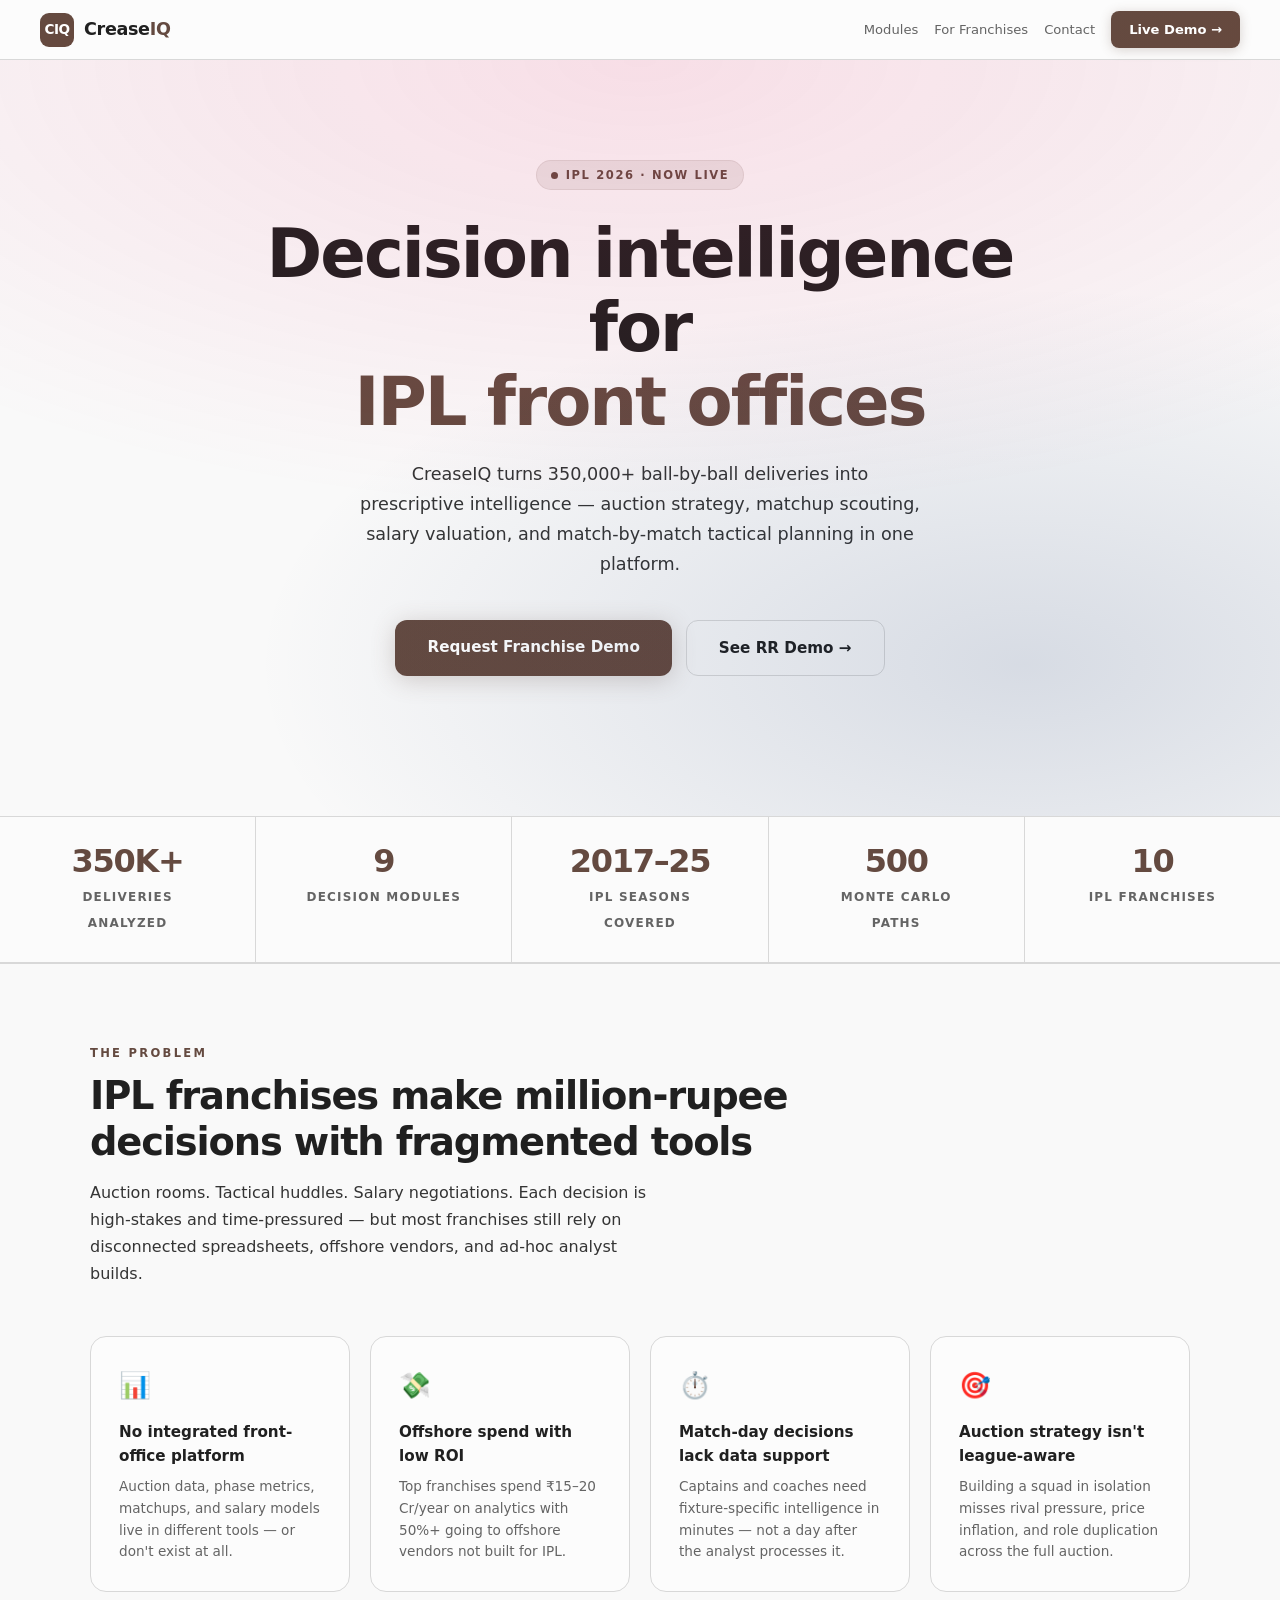
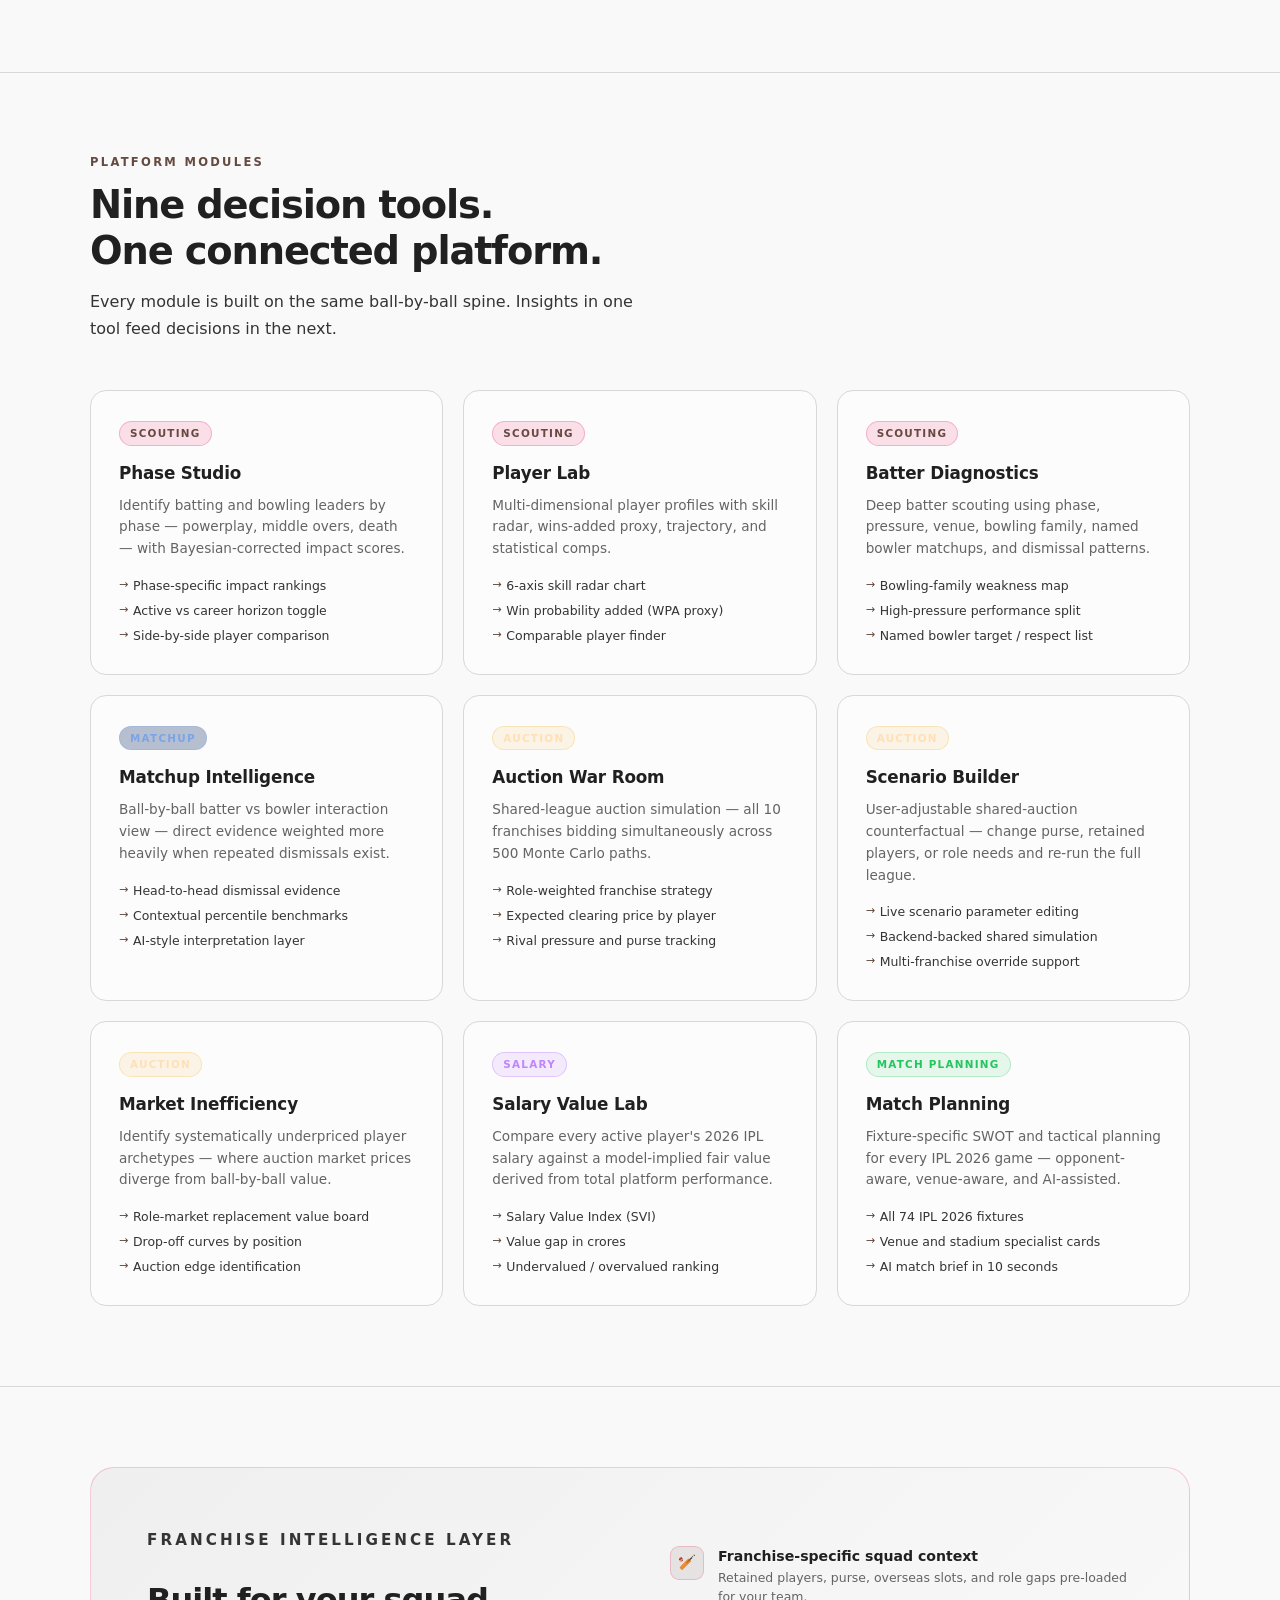
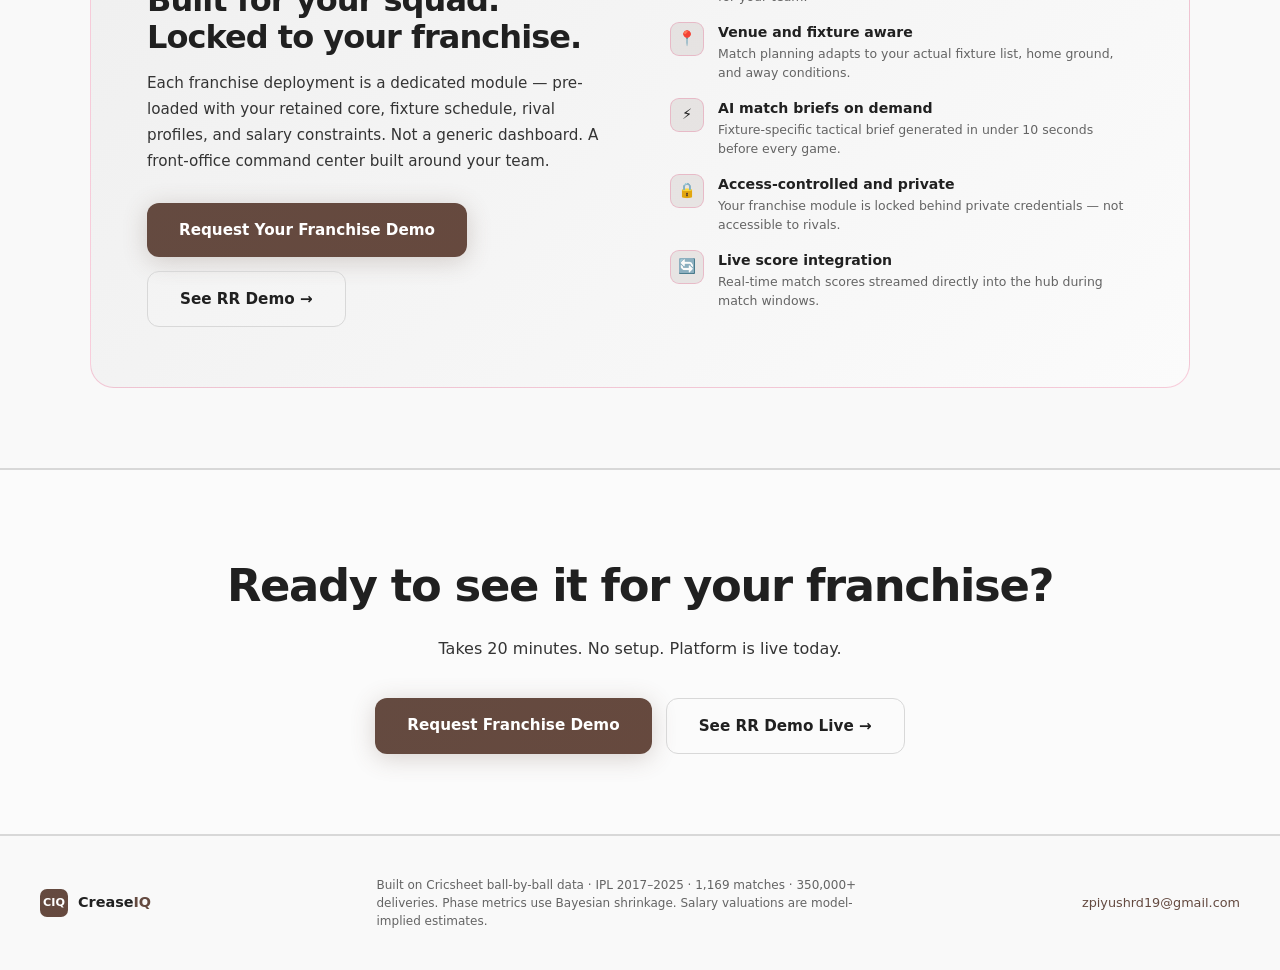
==== commit 9aa88c36: "Merge bb536439afbb5be51f16f60e4376254631ef13c9 into 8d4c3e3e1d6ee5760fd2736870abcb483f972e12" ====
--- a/Dashboard/index.html
+++ b/Dashboard/index.html
@@ -8,21 +8,38 @@
     *, *::before, *::after { box-sizing: border-box; margin: 0; padding: 0; }
 
     :root {
-      --ink:       #06081A;
-      --ink2:      #0C1230;
-      --card:      #111830;
-      --card2:     #161F3A;
-      --border:    rgba(255,255,255,0.07);
-      --pink:      #E8175D;
-      --pink-d:    #B5144A;
-      --pink-glow: rgba(232,23,93,0.3);
-      --pink-dim:  rgba(232,23,93,0.1);
-      --blue:      #14336B;
-      --gold:      #F0B429;
-      --text:      #EEF2FF;
-      --muted:     #7B8DB8;
-      --light:     #C4CDE8;
+      --ink:       #f9f9f9;
+      --ink2:      #fbfbfb;
+      --card:      #fcfcfc;
+      --card2:     #efefef;
+      --border:    #d8d8d8;
+      --pink:      #644a40;
+      --pink-d:    #66493e;
+      --pink-glow: rgba(100,74,64,0.24);
+      --pink-dim:  rgba(100,74,64,0.1);
+      --blue:      #42382e;
+      --gold:      #ffdfb5;
+      --text:      #202020;
+      --muted:     #646464;
+      --light:     #343434;
       --green:     #22C55E;
+    }
+
+    .dark {
+      --ink:       #111111;
+      --ink2:      #191919;
+      --card:      #191919;
+      --card2:     #222222;
+      --border:    #201e18;
+      --pink:      #ffe0c2;
+      --pink-d:    #ffe0c1;
+      --pink-glow: rgba(255,224,194,0.3);
+      --pink-dim:  rgba(255,224,194,0.15);
+      --blue:      #393028;
+      --gold:      #42382e;
+      --text:      #eeeeee;
+      --muted:     #b4b4b4;
+      --light:     #d4d4d8;
     }
 
     html { scroll-behavior: smooth; }
@@ -39,7 +56,7 @@
       position: sticky;
       top: 0;
       z-index: 100;
-      background: rgba(6,8,26,0.92);
+      background: var(--card);
       backdrop-filter: blur(12px);
       border-bottom: 1px solid var(--border);
       display: flex;
@@ -824,7 +841,7 @@
     <span class="stat-label">Deliveries analyzed</span>
   </div>
   <div class="stat-item">
-    <span class="stat-number">10</span>
+    <span class="stat-number">9</span>
     <span class="stat-label">Decision modules</span>
   </div>
   <div class="stat-item">
@@ -963,17 +980,6 @@
         <li>Role-market replacement value board</li>
         <li>Drop-off curves by position</li>
         <li>Auction edge identification</li>
-      </ul>
-    </div>
-
-    <div class="module-card">
-      <span class="module-tag tag-auction">Auction</span>
-      <h3>Auction Path Replay</h3>
-      <p>Step through the representative 2026 auction sequence — nomination by nomination, watching purse balances and market dynamics evolve.</p>
-      <ul class="module-bullets">
-        <li>Sequential English auction replay</li>
-        <li>Per-team purse tracking</li>
-        <li>Set-order market impact view</li>
       </ul>
     </div>
 
